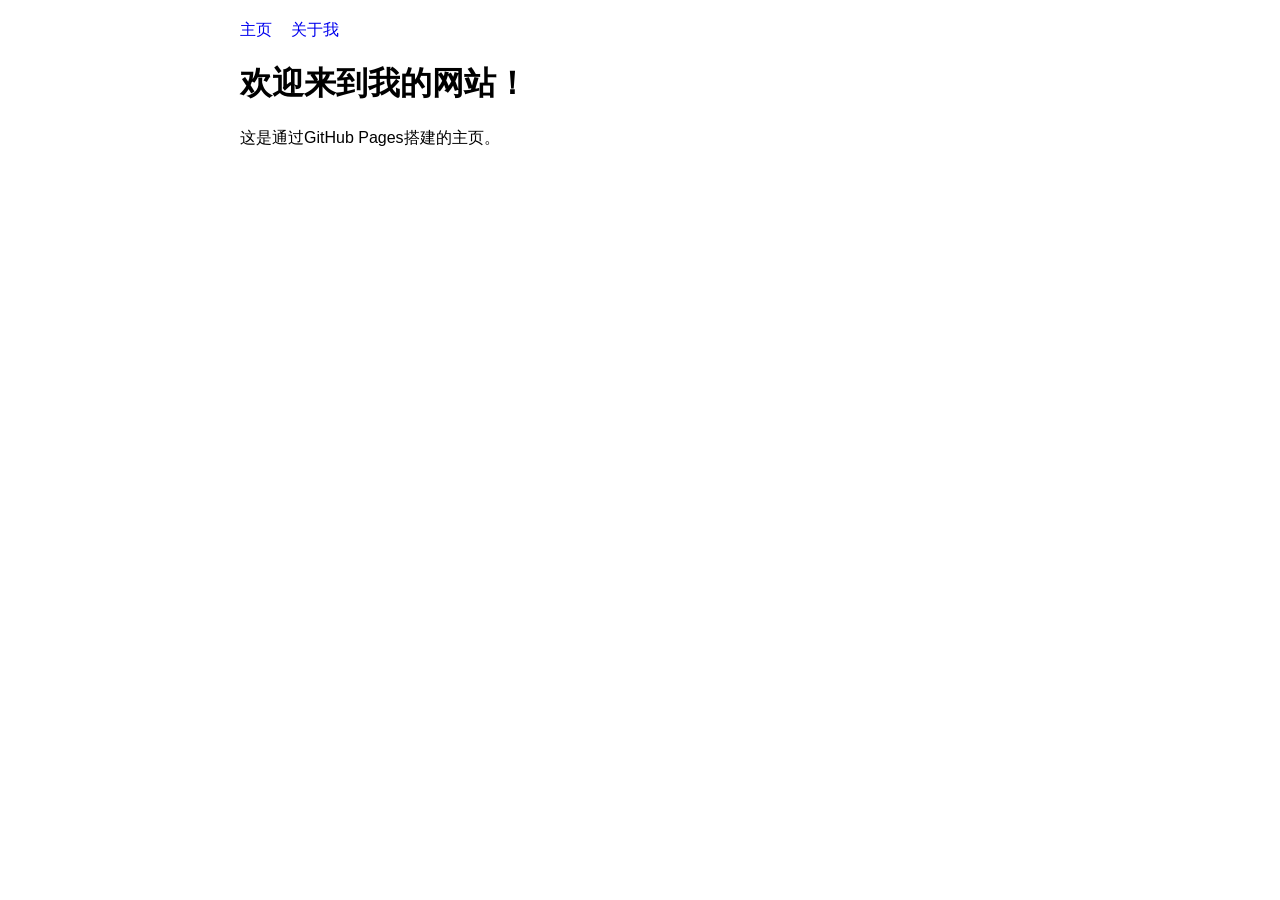
==== index.html @ 3e329ae3 "Create index.html" ====
<!DOCTYPE html>
<html>
<head>
    <title>我的个人主页</title>
    <style>
        body { font-family: sans-serif; max-width: 800px; margin: 0 auto; padding: 20px; }
        nav a { margin-right: 15px; text-decoration: none; }
    </style>
</head>
<body>
    <nav>
        <a href="/">主页</a>
        <a href="/about.html">关于我</a>
    </nav>
    <h1>欢迎来到我的网站！</h1>
    <p>这是通过GitHub Pages搭建的主页。</p>
</body>
</html>
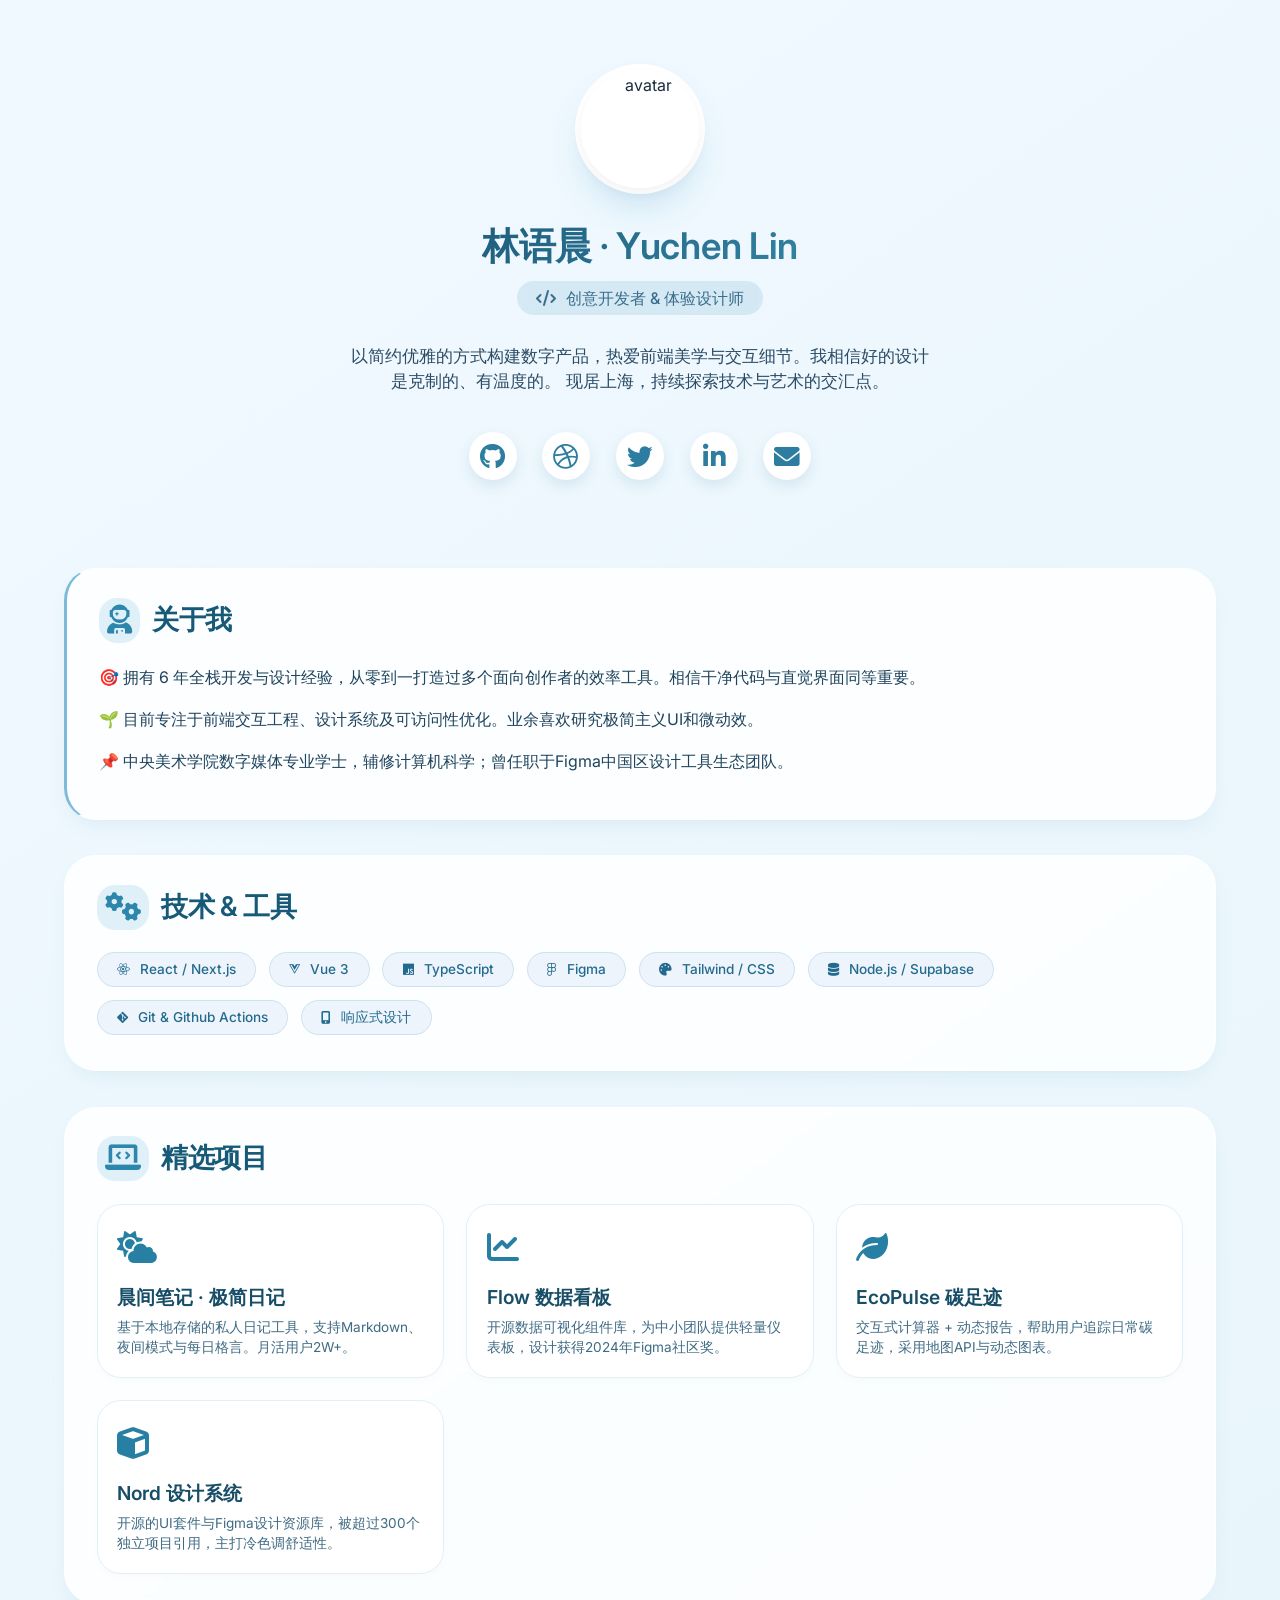
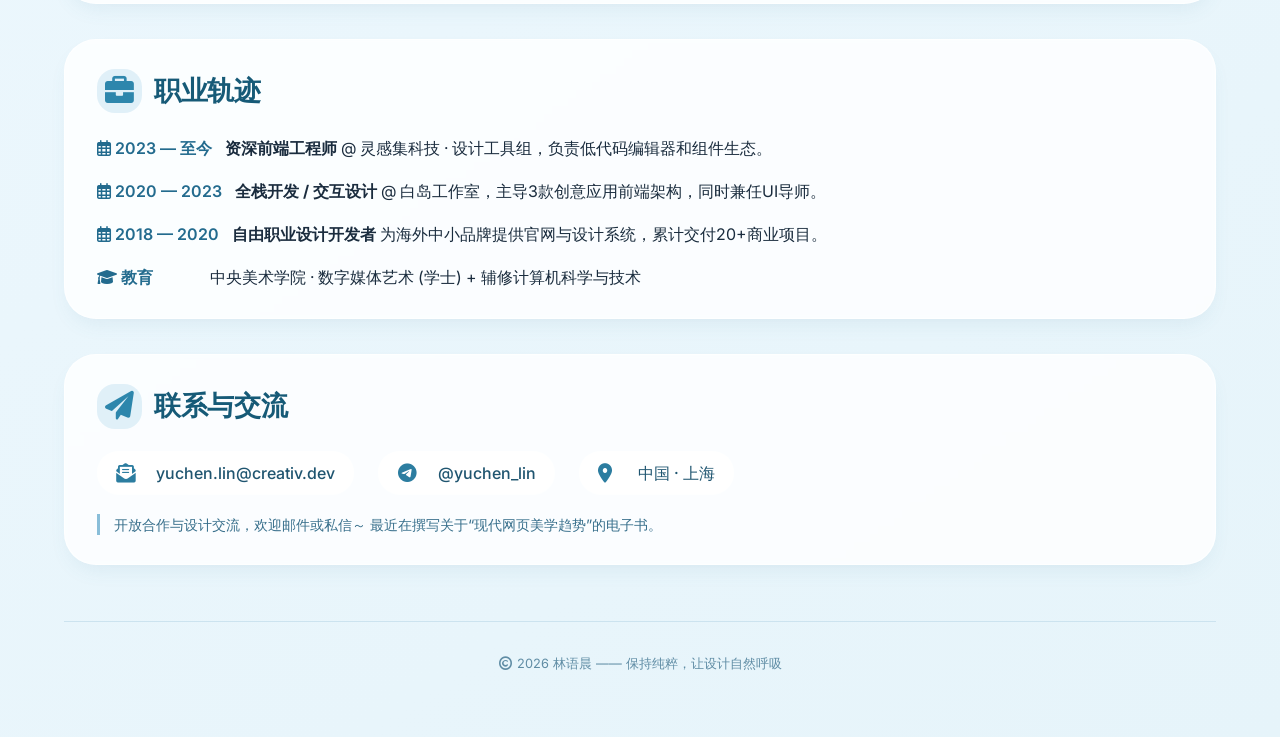
==== commit 21d77146: "Update index.html" ====
--- a/index.html
+++ b/index.html
@@ -1,18 +1,486 @@
 <!DOCTYPE html>
-<html>
+<html lang="zh-CN">
 <head>
-    <title>我的个人主页</title>
+    <meta charset="UTF-8">
+    <meta name="viewport" content="width=device-width, initial-scale=1.0, user-scalable=yes">
+    <title>林语晨 · 简约个人主页</title>
+    <link rel="preconnect" href="https://fonts.googleapis.com">
+    <link rel="preconnect" href="https://fonts.gstatic.com" crossorigin>
+    <link href="https://fonts.googleapis.com/css2?family=Inter:opsz,wght@14..32,300;14..32,400;14..32,500;14..32,600;14..32,700&display=swap" rel="stylesheet">
+    <link rel="stylesheet" href="https://cdnjs.cloudflare.com/ajax/libs/font-awesome/6.0.0-beta3/css/all.min.css">
     <style>
-        body { font-family: sans-serif; max-width: 800px; margin: 0 auto; padding: 20px; }
-        nav a { margin-right: 15px; text-decoration: none; }
+        * {
+            margin: 0;
+            padding: 0;
+            box-sizing: border-box;
+        }
+
+        body {
+            font-family: 'Inter', sans-serif;
+            background: linear-gradient(145deg, #f0f9ff 0%, #e6f4fa 100%);
+            color: #1a2c3e;
+            scroll-behavior: smooth;
+            line-height: 1.5;
+        }
+
+        /* 自定义滚动条 */
+        ::-webkit-scrollbar {
+            width: 8px;
+        }
+        ::-webkit-scrollbar-track {
+            background: #d9eaf5;
+            border-radius: 10px;
+        }
+        ::-webkit-scrollbar-thumb {
+            background: #7bb3c9;
+            border-radius: 10px;
+        }
+        ::-webkit-scrollbar-thumb:hover {
+            background: #5290b0;
+        }
+
+        .container {
+            max-width: 1200px;
+            margin: 0 auto;
+            padding: 2rem 1.5rem 4rem;
+        }
+
+        /* 头部区域 (头像 + 简介 + 图标) */
+        .hero {
+            display: flex;
+            flex-direction: column;
+            align-items: center;
+            text-align: center;
+            margin-bottom: 4rem;
+            padding: 2rem 0 1rem;
+        }
+
+        .avatar-frame {
+            width: 130px;
+            height: 130px;
+            background: white;
+            border-radius: 50%;
+            display: flex;
+            align-items: center;
+            justify-content: center;
+            box-shadow: 0 20px 35px -12px rgba(66, 153, 194, 0.25);
+            margin-bottom: 1.5rem;
+            transition: transform 0.25s ease;
+        }
+        .avatar-frame:hover {
+            transform: scale(1.02);
+        }
+        .avatar {
+            width: 118px;
+            height: 118px;
+            border-radius: 50%;
+            object-fit: cover;
+            border: 3px solid white;
+            box-shadow: 0 5px 12px rgba(0,0,0,0.05);
+        }
+
+        .hero h1 {
+            font-size: 2.3rem;
+            font-weight: 600;
+            letter-spacing: -0.3px;
+            background: linear-gradient(135deg, #1f5e7e, #3282a0);
+            background-clip: text;
+            -webkit-background-clip: text;
+            color: transparent;
+            margin-bottom: 0.5rem;
+        }
+
+        .hero-tag {
+            font-size: 1rem;
+            color: #3a6e8c;
+            background: rgba(115, 176, 204, 0.2);
+            backdrop-filter: blur(2px);
+            display: inline-block;
+            padding: 0.3rem 1.2rem;
+            border-radius: 40px;
+            font-weight: 500;
+            margin-bottom: 1rem;
+        }
+
+        .bio {
+            max-width: 580px;
+            font-size: 1.05rem;
+            color: #2c4b64;
+            margin: 0.8rem auto 1.2rem;
+            font-weight: 400;
+            line-height: 1.5;
+        }
+
+        /* 图标社交栏 */
+        .icon-links {
+            display: flex;
+            gap: 1.6rem;
+            justify-content: center;
+            margin: 1.2rem 0 0.5rem;
+            flex-wrap: wrap;
+        }
+        .icon-circle {
+            background: white;
+            width: 48px;
+            height: 48px;
+            display: inline-flex;
+            align-items: center;
+            justify-content: center;
+            border-radius: 50%;
+            font-size: 1.6rem;
+            color: #2c7da0;
+            box-shadow: 0 6px 14px rgba(48, 108, 142, 0.12);
+            transition: all 0.2s ease;
+            text-decoration: none;
+        }
+        .icon-circle:hover {
+            background: #d9effa;
+            color: #146b8f;
+            transform: translateY(-3px);
+            box-shadow: 0 12px 20px rgba(43, 113, 144, 0.2);
+        }
+
+        /* 滑动分块卡片布局 */
+        .sections-grid {
+            display: flex;
+            flex-direction: column;
+            gap: 2.2rem;
+        }
+
+        .card-block {
+            background: rgba(255, 255, 255, 0.82);
+            backdrop-filter: blur(2px);
+            border-radius: 2rem;
+            padding: 1.8rem 2rem;
+            box-shadow: 0 10px 22px -8px rgba(70, 130, 160, 0.12);
+            border: 1px solid rgba(255, 255, 255, 0.7);
+            transition: all 0.3s;
+            scroll-margin-top: 2rem;
+        }
+        .card-block:hover {
+            background: rgba(255, 255, 255, 0.92);
+            box-shadow: 0 20px 28px -12px rgba(52, 114, 142, 0.2);
+            border-color: #cae3ef;
+        }
+
+        .block-title {
+            display: flex;
+            align-items: center;
+            gap: 12px;
+            margin-bottom: 1.4rem;
+            font-size: 1.7rem;
+            font-weight: 600;
+            color: #165a77;
+            letter-spacing: -0.2px;
+        }
+        .block-title i {
+            font-size: 1.8rem;
+            color: #2d86ac;
+            background: #e0f0f8;
+            padding: 8px;
+            border-radius: 18px;
+        }
+
+        .about-text p {
+            margin-bottom: 1rem;
+            color: #1f445c;
+            font-size: 1rem;
+            line-height: 1.6;
+        }
+
+        /* 技能标签 / 工具列表 */
+        .skills-wrap {
+            display: flex;
+            flex-wrap: wrap;
+            gap: 0.8rem;
+            margin: 1.2rem 0 0.4rem;
+        }
+        .skill-tag {
+            background: #eef4fc;
+            padding: 0.4rem 1.2rem;
+            border-radius: 40px;
+            font-size: 0.85rem;
+            font-weight: 500;
+            color: #236b8e;
+            border: 1px solid #cbe2ef;
+            transition: all 0.2s;
+        }
+        .skill-tag i {
+            margin-right: 6px;
+            font-size: 0.8rem;
+        }
+
+        /* 作品展示网格 */
+        .project-grid {
+            display: grid;
+            grid-template-columns: repeat(auto-fill, minmax(260px, 1fr));
+            gap: 1.4rem;
+            margin-top: 0.5rem;
+        }
+        .project-item {
+            background: white;
+            border-radius: 1.5rem;
+            padding: 1.2rem 1.2rem;
+            transition: 0.2s;
+            box-shadow: 0 3px 10px rgba(0,0,0,0.02);
+            border: 1px solid #e2eff7;
+        }
+        .project-item:hover {
+            transform: translateY(-4px);
+            border-color: #b8d6e8;
+            box-shadow: 0 12px 20px -14px #87b9d1;
+        }
+        .project-icon {
+            font-size: 2rem;
+            color: #2780a3;
+            margin-bottom: 0.7rem;
+        }
+        .project-item h4 {
+            font-size: 1.2rem;
+            font-weight: 600;
+            margin-bottom: 0.3rem;
+            color: #174d67;
+        }
+        .project-item p {
+            font-size: 0.85rem;
+            color: #3f6b84;
+        }
+
+        /* 联系区块 */
+        .contact-line {
+            display: flex;
+            flex-wrap: wrap;
+            gap: 1.5rem;
+            margin-top: 0.8rem;
+        }
+        .contact-info {
+            display: flex;
+            align-items: center;
+            gap: 12px;
+            background: #ffffffba;
+            padding: 0.6rem 1.2rem;
+            border-radius: 60px;
+            backdrop-filter: blur(2px);
+        }
+        .contact-info i {
+            font-size: 1.2rem;
+            color: #2c7da0;
+            width: 28px;
+        }
+        .contact-info span {
+            font-weight: 500;
+            color: #1f5570;
+        }
+
+        /* 页脚 */
+        .footer-note {
+            margin-top: 3.5rem;
+            text-align: center;
+            font-size: 0.8rem;
+            color: #608da5;
+            border-top: 1px solid #cce3ef;
+            padding-top: 2rem;
+        }
+
+        @media (max-width: 680px) {
+            .container {
+                padding: 1.5rem 1.2rem 2.5rem;
+            }
+            .block-title {
+                font-size: 1.4rem;
+            }
+            .hero h1 {
+                font-size: 1.9rem;
+            }
+            .card-block {
+                padding: 1.4rem 1.2rem;
+            }
+            .contact-line {
+                flex-direction: column;
+                gap: 0.8rem;
+            }
+        }
+
+        /* 滑动动画辅助 (页面滚动时卡片稍微淡入效果，无需额外js) */
+        .card-block {
+            transition: transform 0.2s ease, background 0.2s, box-shadow 0.2s;
+        }
     </style>
 </head>
 <body>
-    <nav>
-        <a href="/">主页</a>
-        <a href="/about.html">关于我</a>
-    </nav>
-    <h1>欢迎来到我的网站！</h1>
-    <p>这是通过GitHub Pages搭建的主页。</p>
+<div class="container">
+    <!-- 头部区域：头像 + 个人简介 + 图标 -->
+    <div class="hero">
+        <div class="avatar-frame">
+            <img class="avatar" src="https://ui-avatars.com/api/?background=9bc8df&color=ffffff&rounded=true&bold=true&size=120&fontsize=0.55&name=林+语+晨&length=2" alt="avatar">
+        </div>
+        <h1>林语晨 · Yuchen Lin</h1>
+        <div class="hero-tag">
+            <i class="fas fa-code" style="margin-right: 6px;"></i> 创意开发者 & 体验设计师
+        </div>
+        <div class="bio">
+            以简约优雅的方式构建数字产品，热爱前端美学与交互细节。我相信好的设计是克制的、有温度的。
+            现居上海，持续探索技术与艺术的交汇点。
+        </div>
+        <!-- 图标社交栏 (FontAwesome) -->
+        <div class="icon-links">
+            <a href="#" class="icon-circle" aria-label="GitHub"><i class="fab fa-github"></i></a>
+            <a href="#" class="icon-circle" aria-label="Dribbble"><i class="fab fa-dribbble"></i></a>
+            <a href="#" class="icon-circle" aria-label="Twitter"><i class="fab fa-twitter"></i></a>
+            <a href="#" class="icon-circle" aria-label="LinkedIn"><i class="fab fa-linkedin-in"></i></a>
+            <a href="#" class="icon-circle" aria-label="Email"><i class="fas fa-envelope"></i></a>
+        </div>
+    </div>
+
+    <!-- 滑动分块：每个卡片为独立内容区块 -->
+    <div class="sections-grid">
+        <!-- 关于我 -->
+        <div class="card-block" id="about">
+            <div class="block-title">
+                <i class="fas fa-user-astronaut"></i>
+                <span>关于我</span>
+            </div>
+            <div class="about-text">
+                <p>🎯 拥有 6 年全栈开发与设计经验，从零到一打造过多个面向创作者的效率工具。相信干净代码与直觉界面同等重要。</p>
+                <p>🌱 目前专注于前端交互工程、设计系统及可访问性优化。业余喜欢研究极简主义UI和微动效。</p>
+                <p>📌 中央美术学院数字媒体专业学士，辅修计算机科学；曾任职于Figma中国区设计工具生态团队。</p>
+            </div>
+        </div>
+
+        <!-- 专业技能 + 工具栈 -->
+        <div class="card-block" id="skills">
+            <div class="block-title">
+                <i class="fas fa-cogs"></i>
+                <span>技术 & 工具</span>
+            </div>
+            <div class="skills-wrap">
+                <span class="skill-tag"><i class="fab fa-react"></i> React / Next.js</span>
+                <span class="skill-tag"><i class="fab fa-vuejs"></i> Vue 3</span>
+                <span class="skill-tag"><i class="fab fa-js"></i> TypeScript</span>
+                <span class="skill-tag"><i class="fab fa-figma"></i> Figma</span>
+                <span class="skill-tag"><i class="fas fa-palette"></i> Tailwind / CSS</span>
+                <span class="skill-tag"><i class="fas fa-database"></i> Node.js / Supabase</span>
+                <span class="skill-tag"><i class="fab fa-git-alt"></i> Git & Github Actions</span>
+                <span class="skill-tag"><i class="fas fa-mobile-alt"></i> 响应式设计</span>
+            </div>
+        </div>
+
+        <!-- 精选项目 (作品) -->
+        <div class="card-block" id="projects">
+            <div class="block-title">
+                <i class="fas fa-laptop-code"></i>
+                <span>精选项目</span>
+            </div>
+            <div class="project-grid">
+                <div class="project-item">
+                    <div class="project-icon"><i class="fas fa-cloud-sun"></i></div>
+                    <h4>晨间笔记 · 极简日记</h4>
+                    <p>基于本地存储的私人日记工具，支持Markdown、夜间模式与每日格言。月活用户2W+。</p>
+                </div>
+                <div class="project-item">
+                    <div class="project-icon"><i class="fas fa-chart-line"></i></div>
+                    <h4>Flow 数据看板</h4>
+                    <p>开源数据可视化组件库，为中小团队提供轻量仪表板，设计获得2024年Figma社区奖。</p>
+                </div>
+                <div class="project-item">
+                    <div class="project-icon"><i class="fas fa-leaf"></i></div>
+                    <h4>EcoPulse 碳足迹</h4>
+                    <p>交互式计算器 + 动态报告，帮助用户追踪日常碳足迹，采用地图API与动态图表。</p>
+                </div>
+                <div class="project-item">
+                    <div class="project-icon"><i class="fas fa-cube"></i></div>
+                    <h4>Nord 设计系统</h4>
+                    <p>开源的UI套件与Figma设计资源库，被超过300个独立项目引用，主打冷色调舒适性。</p>
+                </div>
+            </div>
+        </div>
+
+        <!-- 经历 & 里程碑 -->
+        <div class="card-block" id="timeline">
+            <div class="block-title">
+                <i class="fas fa-briefcase"></i>
+                <span>职业轨迹</span>
+            </div>
+            <div style="display: flex; flex-direction: column; gap: 1.2rem;">
+                <div style="display: flex; gap: 0.8rem; align-items: baseline; flex-wrap: wrap;">
+                    <span style="font-weight: 600; min-width: 100px; color: #236b8e;"><i class="far fa-calendar-alt"></i> 2023 — 至今</span>
+                    <span><strong>资深前端工程师</strong> @ 灵感集科技 · 设计工具组，负责低代码编辑器和组件生态。</span>
+                </div>
+                <div style="display: flex; gap: 0.8rem; align-items: baseline; flex-wrap: wrap;">
+                    <span style="font-weight: 600; min-width: 100px; color: #236b8e;"><i class="far fa-calendar-alt"></i> 2020 — 2023</span>
+                    <span><strong>全栈开发 / 交互设计</strong> @ 白岛工作室，主导3款创意应用前端架构，同时兼任UI导师。</span>
+                </div>
+                <div style="display: flex; gap: 0.8rem; align-items: baseline; flex-wrap: wrap;">
+                    <span style="font-weight: 600; min-width: 100px; color: #236b8e;"><i class="far fa-calendar-alt"></i> 2018 — 2020</span>
+                    <span><strong>自由职业设计开发者</strong> 为海外中小品牌提供官网与设计系统，累计交付20+商业项目。</span>
+                </div>
+                <div style="display: flex; gap: 0.8rem; align-items: baseline; flex-wrap: wrap;">
+                    <span style="font-weight: 600; min-width: 100px; color: #236b8e;"><i class="fas fa-graduation-cap"></i> 教育</span>
+                    <span>中央美术学院 · 数字媒体艺术 (学士) + 辅修计算机科学与技术</span>
+                </div>
+            </div>
+        </div>
+
+        <!-- 联系 + 小寄语 -->
+        <div class="card-block" id="contact">
+            <div class="block-title">
+                <i class="fas fa-paper-plane"></i>
+                <span>联系与交流</span>
+            </div>
+            <div class="contact-line">
+                <div class="contact-info"><i class="fas fa-envelope-open-text"></i><span>yuchen.lin@creativ.dev</span></div>
+                <div class="contact-info"><i class="fab fa-telegram-plane"></i><span>@yuchen_lin</span></div>
+                <div class="contact-info"><i class="fas fa-map-marker-alt"></i><span>中国 · 上海</span></div>
+            </div>
+            <p style="margin-top: 1.2rem; font-size: 0.9rem; color: #386f8c; border-left: 3px solid #89bed9; padding-left: 14px;">
+                开放合作与设计交流，欢迎邮件或私信～ 最近在撰写关于“现代网页美学趋势”的电子书。
+            </p>
+        </div>
+    </div>
+    <div class="footer-note">
+        <i class="far fa-copyright"></i> 2026 林语晨 —— 保持纯粹，让设计自然呼吸
+    </div>
+</div>
+
+<!-- 添加一个非常轻量的平滑滚动增强 (确保滑动时锚点柔和, 同时增强分块体验) 无额外注释 -->
+<script>
+    (function() {
+        // 仅为增强点击平滑滚动以及内部卡片滑动感知，不添加任何外部注释风格代码块
+        const allLinks = document.querySelectorAll('a[href^="#"]');
+        allLinks.forEach(link => {
+            link.addEventListener('click', function(e) {
+                const hash = this.getAttribute('href');
+                if (hash === "#" || hash === "") return;
+                const target = document.querySelector(hash);
+                if (target) {
+                    e.preventDefault();
+                    target.scrollIntoView({
+                        behavior: 'smooth',
+                        block: 'start'
+                    });
+                    history.pushState(null, null, hash);
+                }
+            });
+        });
+        // 增加一点点视觉效果: 滚动时轻微给可见卡片加微光 (纯装饰，保持简单)
+        const cards = document.querySelectorAll('.card-block');
+        if (cards.length) {
+            const observer = new IntersectionObserver((entries) => {
+                entries.forEach(entry => {
+                    if (entry.isIntersecting) {
+                        entry.target.style.transition = 'all 0.2s ease-out';
+                        entry.target.style.borderLeft = '3px solid #7bbbd9';
+                        setTimeout(() => {
+                            if (entry.target) entry.target.style.borderLeft = '';
+                        }, 500);
+                    } else {
+                        if (entry.target) entry.target.style.borderLeft = '';
+                    }
+                });
+            }, { threshold: 0.3 });
+            cards.forEach(card => observer.observe(card));
+        }
+    })();
+</script>
 </body>
 </html>
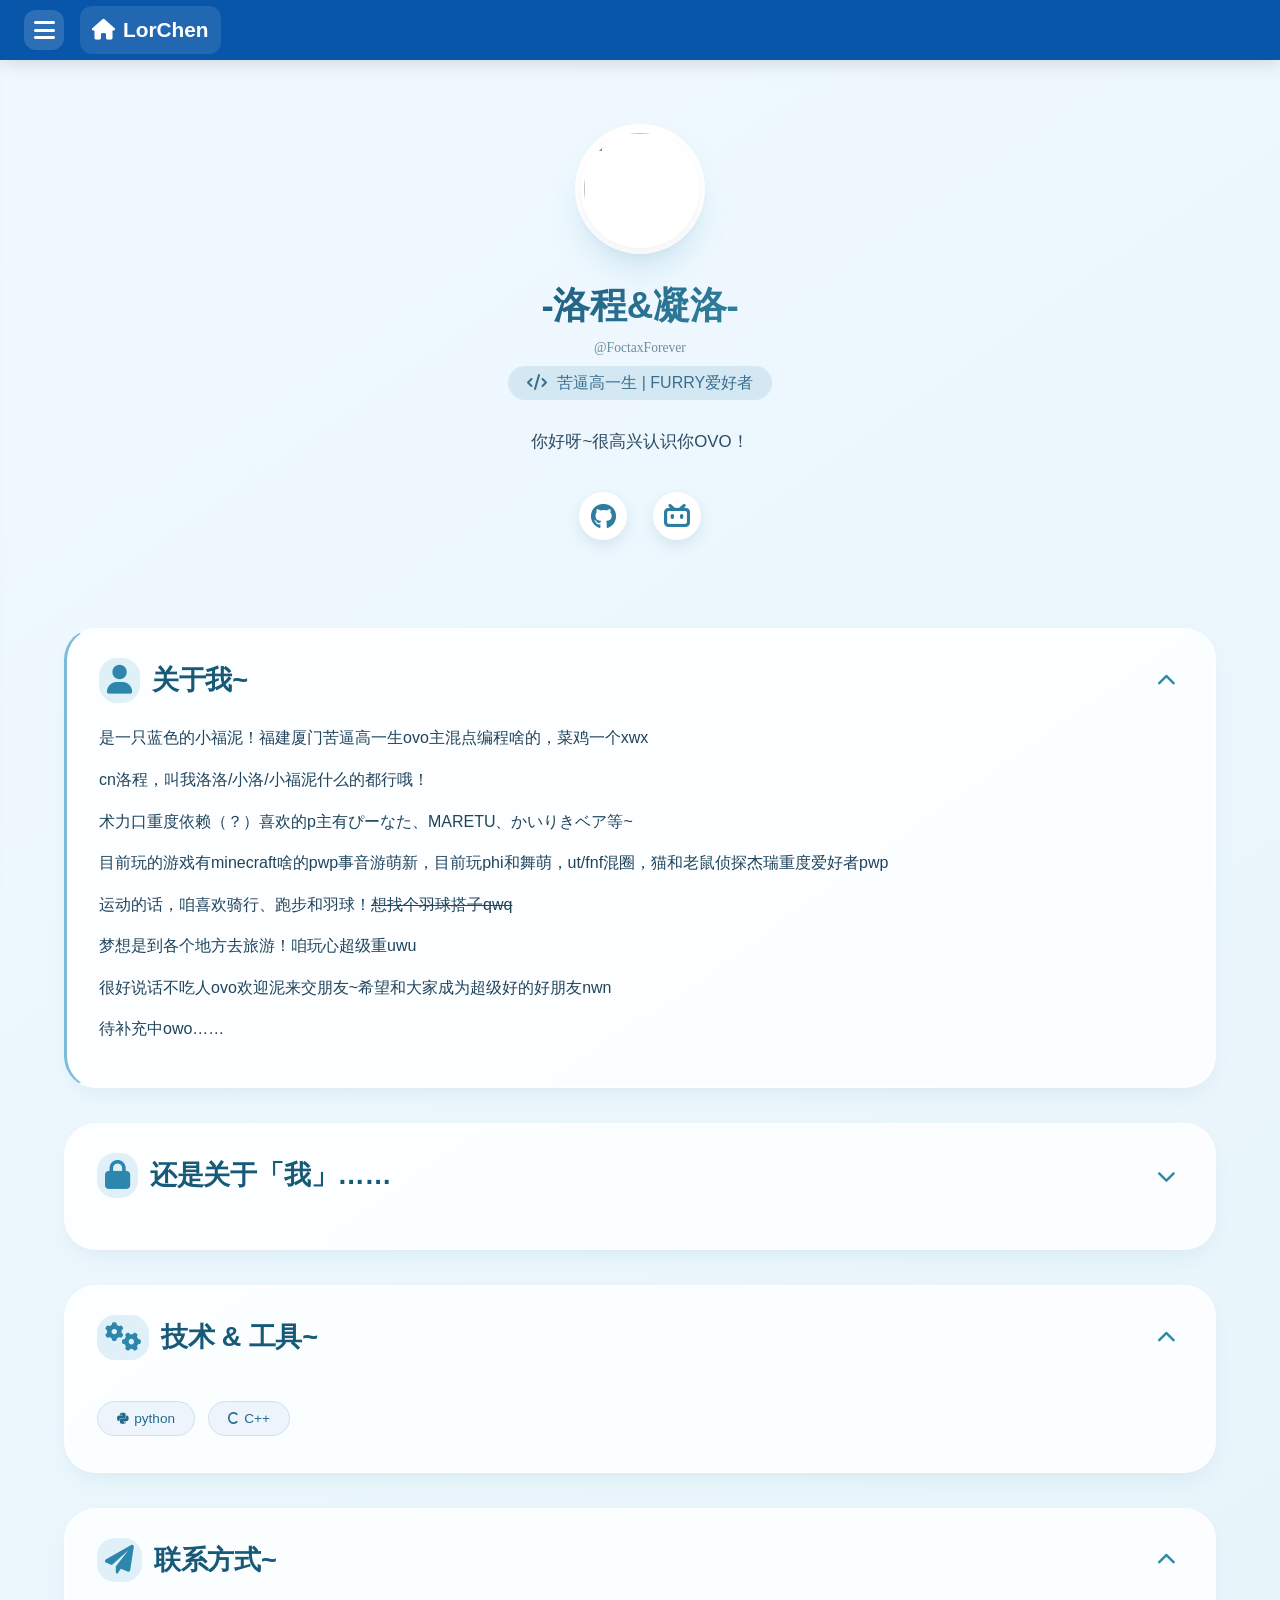
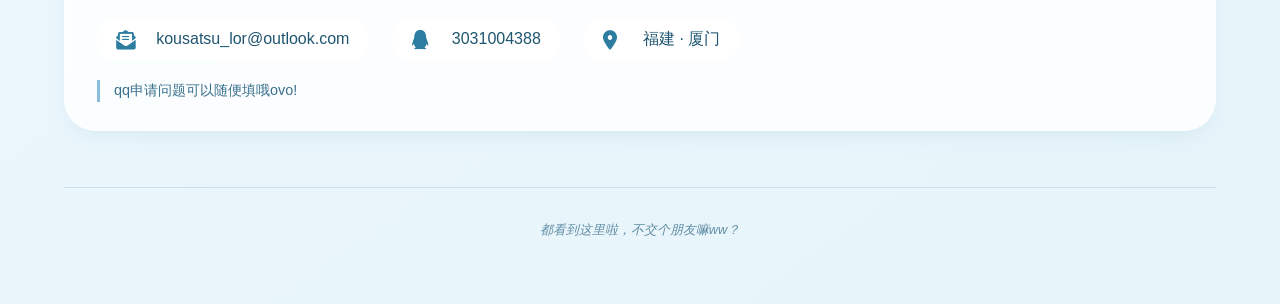
==== commit 68c547b7: "Add index.html" ====
--- a/index.html
+++ b/index.html
@@ -1,486 +1,1129 @@
-<!DOCTYPE html>
-<html lang="zh-CN">
-<head>
-    <meta charset="UTF-8">
-    <meta name="viewport" content="width=device-width, initial-scale=1.0, user-scalable=yes">
-    <title>林语晨 · 简约个人主页</title>
-    <link rel="preconnect" href="https://fonts.googleapis.com">
-    <link rel="preconnect" href="https://fonts.gstatic.com" crossorigin>
-    <link href="https://fonts.googleapis.com/css2?family=Inter:opsz,wght@14..32,300;14..32,400;14..32,500;14..32,600;14..32,700&display=swap" rel="stylesheet">
-    <link rel="stylesheet" href="https://cdnjs.cloudflare.com/ajax/libs/font-awesome/6.0.0-beta3/css/all.min.css">
-    <style>
-        * {
-            margin: 0;
-            padding: 0;
-            box-sizing: border-box;
-        }
-
-        body {
-            font-family: 'Inter', sans-serif;
-            background: linear-gradient(145deg, #f0f9ff 0%, #e6f4fa 100%);
-            color: #1a2c3e;
-            scroll-behavior: smooth;
-            line-height: 1.5;
-        }
-
-        /* 自定义滚动条 */
-        ::-webkit-scrollbar {
-            width: 8px;
-        }
-        ::-webkit-scrollbar-track {
-            background: #d9eaf5;
-            border-radius: 10px;
-        }
-        ::-webkit-scrollbar-thumb {
-            background: #7bb3c9;
-            border-radius: 10px;
-        }
-        ::-webkit-scrollbar-thumb:hover {
-            background: #5290b0;
-        }
-
-        .container {
-            max-width: 1200px;
-            margin: 0 auto;
-            padding: 2rem 1.5rem 4rem;
-        }
-
-        /* 头部区域 (头像 + 简介 + 图标) */
-        .hero {
-            display: flex;
-            flex-direction: column;
-            align-items: center;
-            text-align: center;
-            margin-bottom: 4rem;
-            padding: 2rem 0 1rem;
-        }
-
-        .avatar-frame {
-            width: 130px;
-            height: 130px;
-            background: white;
-            border-radius: 50%;
-            display: flex;
-            align-items: center;
-            justify-content: center;
-            box-shadow: 0 20px 35px -12px rgba(66, 153, 194, 0.25);
-            margin-bottom: 1.5rem;
-            transition: transform 0.25s ease;
-        }
-        .avatar-frame:hover {
-            transform: scale(1.02);
-        }
-        .avatar {
-            width: 118px;
-            height: 118px;
-            border-radius: 50%;
-            object-fit: cover;
-            border: 3px solid white;
-            box-shadow: 0 5px 12px rgba(0,0,0,0.05);
-        }
-
-        .hero h1 {
-            font-size: 2.3rem;
-            font-weight: 600;
-            letter-spacing: -0.3px;
-            background: linear-gradient(135deg, #1f5e7e, #3282a0);
-            background-clip: text;
-            -webkit-background-clip: text;
-            color: transparent;
-            margin-bottom: 0.5rem;
-        }
-
-        .hero-tag {
-            font-size: 1rem;
-            color: #3a6e8c;
-            background: rgba(115, 176, 204, 0.2);
-            backdrop-filter: blur(2px);
-            display: inline-block;
-            padding: 0.3rem 1.2rem;
-            border-radius: 40px;
-            font-weight: 500;
-            margin-bottom: 1rem;
-        }
-
-        .bio {
-            max-width: 580px;
-            font-size: 1.05rem;
-            color: #2c4b64;
-            margin: 0.8rem auto 1.2rem;
-            font-weight: 400;
-            line-height: 1.5;
-        }
-
-        /* 图标社交栏 */
-        .icon-links {
-            display: flex;
-            gap: 1.6rem;
-            justify-content: center;
-            margin: 1.2rem 0 0.5rem;
-            flex-wrap: wrap;
-        }
-        .icon-circle {
-            background: white;
-            width: 48px;
-            height: 48px;
-            display: inline-flex;
-            align-items: center;
-            justify-content: center;
-            border-radius: 50%;
-            font-size: 1.6rem;
-            color: #2c7da0;
-            box-shadow: 0 6px 14px rgba(48, 108, 142, 0.12);
-            transition: all 0.2s ease;
-            text-decoration: none;
-        }
-        .icon-circle:hover {
-            background: #d9effa;
-            color: #146b8f;
-            transform: translateY(-3px);
-            box-shadow: 0 12px 20px rgba(43, 113, 144, 0.2);
-        }
-
-        /* 滑动分块卡片布局 */
-        .sections-grid {
-            display: flex;
-            flex-direction: column;
-            gap: 2.2rem;
-        }
-
-        .card-block {
-            background: rgba(255, 255, 255, 0.82);
-            backdrop-filter: blur(2px);
-            border-radius: 2rem;
-            padding: 1.8rem 2rem;
-            box-shadow: 0 10px 22px -8px rgba(70, 130, 160, 0.12);
-            border: 1px solid rgba(255, 255, 255, 0.7);
-            transition: all 0.3s;
-            scroll-margin-top: 2rem;
-        }
-        .card-block:hover {
-            background: rgba(255, 255, 255, 0.92);
-            box-shadow: 0 20px 28px -12px rgba(52, 114, 142, 0.2);
-            border-color: #cae3ef;
-        }
-
-        .block-title {
-            display: flex;
-            align-items: center;
-            gap: 12px;
-            margin-bottom: 1.4rem;
-            font-size: 1.7rem;
-            font-weight: 600;
-            color: #165a77;
-            letter-spacing: -0.2px;
-        }
-        .block-title i {
-            font-size: 1.8rem;
-            color: #2d86ac;
-            background: #e0f0f8;
-            padding: 8px;
-            border-radius: 18px;
-        }
-
-        .about-text p {
-            margin-bottom: 1rem;
-            color: #1f445c;
-            font-size: 1rem;
-            line-height: 1.6;
-        }
-
-        /* 技能标签 / 工具列表 */
-        .skills-wrap {
-            display: flex;
-            flex-wrap: wrap;
-            gap: 0.8rem;
-            margin: 1.2rem 0 0.4rem;
-        }
-        .skill-tag {
-            background: #eef4fc;
-            padding: 0.4rem 1.2rem;
-            border-radius: 40px;
-            font-size: 0.85rem;
-            font-weight: 500;
-            color: #236b8e;
-            border: 1px solid #cbe2ef;
-            transition: all 0.2s;
-        }
-        .skill-tag i {
-            margin-right: 6px;
-            font-size: 0.8rem;
-        }
-
-        /* 作品展示网格 */
-        .project-grid {
-            display: grid;
-            grid-template-columns: repeat(auto-fill, minmax(260px, 1fr));
-            gap: 1.4rem;
-            margin-top: 0.5rem;
-        }
-        .project-item {
-            background: white;
-            border-radius: 1.5rem;
-            padding: 1.2rem 1.2rem;
-            transition: 0.2s;
-            box-shadow: 0 3px 10px rgba(0,0,0,0.02);
-            border: 1px solid #e2eff7;
-        }
-        .project-item:hover {
-            transform: translateY(-4px);
-            border-color: #b8d6e8;
-            box-shadow: 0 12px 20px -14px #87b9d1;
-        }
-        .project-icon {
-            font-size: 2rem;
-            color: #2780a3;
-            margin-bottom: 0.7rem;
-        }
-        .project-item h4 {
-            font-size: 1.2rem;
-            font-weight: 600;
-            margin-bottom: 0.3rem;
-            color: #174d67;
-        }
-        .project-item p {
-            font-size: 0.85rem;
-            color: #3f6b84;
-        }
-
-        /* 联系区块 */
-        .contact-line {
-            display: flex;
-            flex-wrap: wrap;
-            gap: 1.5rem;
-            margin-top: 0.8rem;
-        }
-        .contact-info {
-            display: flex;
-            align-items: center;
-            gap: 12px;
-            background: #ffffffba;
-            padding: 0.6rem 1.2rem;
-            border-radius: 60px;
-            backdrop-filter: blur(2px);
-        }
-        .contact-info i {
-            font-size: 1.2rem;
-            color: #2c7da0;
-            width: 28px;
-        }
-        .contact-info span {
-            font-weight: 500;
-            color: #1f5570;
-        }
-
-        /* 页脚 */
-        .footer-note {
-            margin-top: 3.5rem;
-            text-align: center;
-            font-size: 0.8rem;
-            color: #608da5;
-            border-top: 1px solid #cce3ef;
-            padding-top: 2rem;
-        }
-
-        @media (max-width: 680px) {
-            .container {
-                padding: 1.5rem 1.2rem 2.5rem;
-            }
-            .block-title {
-                font-size: 1.4rem;
-            }
-            .hero h1 {
-                font-size: 1.9rem;
-            }
-            .card-block {
-                padding: 1.4rem 1.2rem;
-            }
-            .contact-line {
-                flex-direction: column;
-                gap: 0.8rem;
-            }
-        }
-
-        /* 滑动动画辅助 (页面滚动时卡片稍微淡入效果，无需额外js) */
-        .card-block {
-            transition: transform 0.2s ease, background 0.2s, box-shadow 0.2s;
-        }
-    </style>
-</head>
-<body>
-<div class="container">
-    <!-- 头部区域：头像 + 个人简介 + 图标 -->
-    <div class="hero">
-        <div class="avatar-frame">
-            <img class="avatar" src="https://ui-avatars.com/api/?background=9bc8df&color=ffffff&rounded=true&bold=true&size=120&fontsize=0.55&name=林+语+晨&length=2" alt="avatar">
-        </div>
-        <h1>林语晨 · Yuchen Lin</h1>
-        <div class="hero-tag">
-            <i class="fas fa-code" style="margin-right: 6px;"></i> 创意开发者 & 体验设计师
-        </div>
-        <div class="bio">
-            以简约优雅的方式构建数字产品，热爱前端美学与交互细节。我相信好的设计是克制的、有温度的。
-            现居上海，持续探索技术与艺术的交汇点。
-        </div>
-        <!-- 图标社交栏 (FontAwesome) -->
-        <div class="icon-links">
-            <a href="#" class="icon-circle" aria-label="GitHub"><i class="fab fa-github"></i></a>
-            <a href="#" class="icon-circle" aria-label="Dribbble"><i class="fab fa-dribbble"></i></a>
-            <a href="#" class="icon-circle" aria-label="Twitter"><i class="fab fa-twitter"></i></a>
-            <a href="#" class="icon-circle" aria-label="LinkedIn"><i class="fab fa-linkedin-in"></i></a>
-            <a href="#" class="icon-circle" aria-label="Email"><i class="fas fa-envelope"></i></a>
-        </div>
-    </div>
-
-    <!-- 滑动分块：每个卡片为独立内容区块 -->
-    <div class="sections-grid">
-        <!-- 关于我 -->
-        <div class="card-block" id="about">
-            <div class="block-title">
-                <i class="fas fa-user-astronaut"></i>
-                <span>关于我</span>
-            </div>
-            <div class="about-text">
-                <p>🎯 拥有 6 年全栈开发与设计经验，从零到一打造过多个面向创作者的效率工具。相信干净代码与直觉界面同等重要。</p>
-                <p>🌱 目前专注于前端交互工程、设计系统及可访问性优化。业余喜欢研究极简主义UI和微动效。</p>
-                <p>📌 中央美术学院数字媒体专业学士，辅修计算机科学；曾任职于Figma中国区设计工具生态团队。</p>
-            </div>
-        </div>
-
-        <!-- 专业技能 + 工具栈 -->
-        <div class="card-block" id="skills">
-            <div class="block-title">
-                <i class="fas fa-cogs"></i>
-                <span>技术 & 工具</span>
-            </div>
-            <div class="skills-wrap">
-                <span class="skill-tag"><i class="fab fa-react"></i> React / Next.js</span>
-                <span class="skill-tag"><i class="fab fa-vuejs"></i> Vue 3</span>
-                <span class="skill-tag"><i class="fab fa-js"></i> TypeScript</span>
-                <span class="skill-tag"><i class="fab fa-figma"></i> Figma</span>
-                <span class="skill-tag"><i class="fas fa-palette"></i> Tailwind / CSS</span>
-                <span class="skill-tag"><i class="fas fa-database"></i> Node.js / Supabase</span>
-                <span class="skill-tag"><i class="fab fa-git-alt"></i> Git & Github Actions</span>
-                <span class="skill-tag"><i class="fas fa-mobile-alt"></i> 响应式设计</span>
-            </div>
-        </div>
-
-        <!-- 精选项目 (作品) -->
-        <div class="card-block" id="projects">
-            <div class="block-title">
-                <i class="fas fa-laptop-code"></i>
-                <span>精选项目</span>
-            </div>
-            <div class="project-grid">
-                <div class="project-item">
-                    <div class="project-icon"><i class="fas fa-cloud-sun"></i></div>
-                    <h4>晨间笔记 · 极简日记</h4>
-                    <p>基于本地存储的私人日记工具，支持Markdown、夜间模式与每日格言。月活用户2W+。</p>
-                </div>
-                <div class="project-item">
-                    <div class="project-icon"><i class="fas fa-chart-line"></i></div>
-                    <h4>Flow 数据看板</h4>
-                    <p>开源数据可视化组件库，为中小团队提供轻量仪表板，设计获得2024年Figma社区奖。</p>
-                </div>
-                <div class="project-item">
-                    <div class="project-icon"><i class="fas fa-leaf"></i></div>
-                    <h4>EcoPulse 碳足迹</h4>
-                    <p>交互式计算器 + 动态报告，帮助用户追踪日常碳足迹，采用地图API与动态图表。</p>
-                </div>
-                <div class="project-item">
-                    <div class="project-icon"><i class="fas fa-cube"></i></div>
-                    <h4>Nord 设计系统</h4>
-                    <p>开源的UI套件与Figma设计资源库，被超过300个独立项目引用，主打冷色调舒适性。</p>
-                </div>
-            </div>
-        </div>
-
-        <!-- 经历 & 里程碑 -->
-        <div class="card-block" id="timeline">
-            <div class="block-title">
-                <i class="fas fa-briefcase"></i>
-                <span>职业轨迹</span>
-            </div>
-            <div style="display: flex; flex-direction: column; gap: 1.2rem;">
-                <div style="display: flex; gap: 0.8rem; align-items: baseline; flex-wrap: wrap;">
-                    <span style="font-weight: 600; min-width: 100px; color: #236b8e;"><i class="far fa-calendar-alt"></i> 2023 — 至今</span>
-                    <span><strong>资深前端工程师</strong> @ 灵感集科技 · 设计工具组，负责低代码编辑器和组件生态。</span>
-                </div>
-                <div style="display: flex; gap: 0.8rem; align-items: baseline; flex-wrap: wrap;">
-                    <span style="font-weight: 600; min-width: 100px; color: #236b8e;"><i class="far fa-calendar-alt"></i> 2020 — 2023</span>
-                    <span><strong>全栈开发 / 交互设计</strong> @ 白岛工作室，主导3款创意应用前端架构，同时兼任UI导师。</span>
-                </div>
-                <div style="display: flex; gap: 0.8rem; align-items: baseline; flex-wrap: wrap;">
-                    <span style="font-weight: 600; min-width: 100px; color: #236b8e;"><i class="far fa-calendar-alt"></i> 2018 — 2020</span>
-                    <span><strong>自由职业设计开发者</strong> 为海外中小品牌提供官网与设计系统，累计交付20+商业项目。</span>
-                </div>
-                <div style="display: flex; gap: 0.8rem; align-items: baseline; flex-wrap: wrap;">
-                    <span style="font-weight: 600; min-width: 100px; color: #236b8e;"><i class="fas fa-graduation-cap"></i> 教育</span>
-                    <span>中央美术学院 · 数字媒体艺术 (学士) + 辅修计算机科学与技术</span>
-                </div>
-            </div>
-        </div>
-
-        <!-- 联系 + 小寄语 -->
-        <div class="card-block" id="contact">
-            <div class="block-title">
-                <i class="fas fa-paper-plane"></i>
-                <span>联系与交流</span>
-            </div>
-            <div class="contact-line">
-                <div class="contact-info"><i class="fas fa-envelope-open-text"></i><span>yuchen.lin@creativ.dev</span></div>
-                <div class="contact-info"><i class="fab fa-telegram-plane"></i><span>@yuchen_lin</span></div>
-                <div class="contact-info"><i class="fas fa-map-marker-alt"></i><span>中国 · 上海</span></div>
-            </div>
-            <p style="margin-top: 1.2rem; font-size: 0.9rem; color: #386f8c; border-left: 3px solid #89bed9; padding-left: 14px;">
-                开放合作与设计交流，欢迎邮件或私信～ 最近在撰写关于“现代网页美学趋势”的电子书。
-            </p>
-        </div>
-    </div>
-    <div class="footer-note">
-        <i class="far fa-copyright"></i> 2026 林语晨 —— 保持纯粹，让设计自然呼吸
-    </div>
-</div>
-
-<!-- 添加一个非常轻量的平滑滚动增强 (确保滑动时锚点柔和, 同时增强分块体验) 无额外注释 -->
-<script>
-    (function() {
-        // 仅为增强点击平滑滚动以及内部卡片滑动感知，不添加任何外部注释风格代码块
-        const allLinks = document.querySelectorAll('a[href^="#"]');
-        allLinks.forEach(link => {
-            link.addEventListener('click', function(e) {
-                const hash = this.getAttribute('href');
-                if (hash === "#" || hash === "") return;
-                const target = document.querySelector(hash);
-                if (target) {
-                    e.preventDefault();
-                    target.scrollIntoView({
-                        behavior: 'smooth',
-                        block: 'start'
-                    });
-                    history.pushState(null, null, hash);
-                }
-            });
-        });
-        // 增加一点点视觉效果: 滚动时轻微给可见卡片加微光 (纯装饰，保持简单)
-        const cards = document.querySelectorAll('.card-block');
-        if (cards.length) {
-            const observer = new IntersectionObserver((entries) => {
-                entries.forEach(entry => {
-                    if (entry.isIntersecting) {
-                        entry.target.style.transition = 'all 0.2s ease-out';
-                        entry.target.style.borderLeft = '3px solid #7bbbd9';
-                        setTimeout(() => {
-                            if (entry.target) entry.target.style.borderLeft = '';
-                        }, 500);
-                    } else {
-                        if (entry.target) entry.target.style.borderLeft = '';
-                    }
-                });
-            }, { threshold: 0.3 });
-            cards.forEach(card => observer.observe(card));
-        }
-    })();
-</script>
-</body>
-</html>
+<!DOCTYPE html>
+<html lang="zh-CN">
+<head>
+    <meta charset="UTF-8">
+    <meta name="viewport" content="width=device-width, initial-scale=1.0, user-scalable=yes">
+    <title>欢迎 - Foctax</title>
+    <link rel="preconnect" href="https://fonts.googleapis.com">
+    <link rel="preconnect" href="https://fonts.gstatic.com" crossorigin>
+    <link href="https://fonts.googleapis.com/css2?family=Inter:opsz,wght@14..32,300;14..32,400;14..32,500;14..32,600;14..32,700&display=swap" rel="stylesheet">
+    <link rel="stylesheet" href="https://cdnjs.cloudflare.com/ajax/libs/font-awesome/6.0.0-beta3/css/all.min.css">
+    <style>
+        * {
+            margin: 0;
+            padding: 0;
+            box-sizing: border-box;
+        }
+
+        body {
+            font-family: 'Consolas', 'Comic Neue', '圆体', 'Yuanti SC', 'YouYuan', 'Microsoft YaHei', cursive, sans-serif;
+            background: linear-gradient(145deg, #f0f9ff 0%, #e6f4fa 100%);
+            color: #1a2c3e;
+            scroll-behavior: smooth;
+            line-height: 1.5;
+            padding-top: 60px;
+        }
+
+        .navbar {
+            position: fixed;
+            top: 0;
+            left: 0;
+            right: 0;
+            height: 60px;
+            background: #0856a9;
+            backdrop-filter: blur(10px);
+            display: flex;
+            align-items: center;
+            padding: 0 24px;
+            z-index: 1000;
+            box-shadow: 0 2px 20px rgba(0, 0, 0, 0.15);
+        }
+
+        .menu-btn {
+            background: rgba(255, 255, 255, 0.15);
+            border: none;
+            color: white;
+            font-size: 1.5rem;
+            width: 40px;
+            height: 40px;
+            border-radius: 12px;
+            cursor: pointer;
+            display: flex;
+            align-items: center;
+            justify-content: center;
+            transition: all 0.2s ease;
+        }
+
+        .menu-btn:hover {
+            background: rgba(255, 255, 255, 0.3);
+            transform: scale(1.02);
+        }
+
+        .nav-title {
+            margin-left: 16px;
+            font-size: 1.3rem;
+            font-weight: 600;
+            color: white;
+            cursor: pointer;
+            transition: all 0.2s ease;
+            padding: 8px 12px;
+            border-radius: 12px;
+            background: rgba(255, 255, 255, 0.1);
+        }
+
+        .nav-title:hover {
+            background: rgba(255, 255, 255, 0.25);
+            transform: translateY(-1px);
+        }
+
+        .side-menu {
+            position: fixed;
+            top: 0;
+            left: -320px;
+            width: 300px;
+            height: 100vh;
+            background: linear-gradient(180deg, #1e4468 0%, #256293 100%);
+            backdrop-filter: blur(20px);
+            z-index: 1001;
+            transition: left 0.3s cubic-bezier(0.34, 1.2, 0.64, 1);
+            box-shadow: 2px 0 20px rgba(0, 0, 0, 0.2);
+            display: flex;
+            flex-direction: column;
+            overflow-y: auto;
+        }
+
+        .side-menu.open {
+            left: 0;
+        }
+
+        .menu-header {
+            padding: 24px 20px;
+            border-bottom: 1px solid rgba(255, 255, 255, 0.15);
+            display: flex;
+            justify-content: space-between;
+            align-items: center;
+        }
+
+        .menu-header h3 {
+            color: white;
+            font-size: 1.2rem;
+            font-weight: 600;
+        }
+
+        .close-menu {
+            background: rgba(255, 255, 255, 0.15);
+            border: none;
+            color: white;
+            width: 36px;
+            height: 36px;
+            border-radius: 10px;
+            cursor: pointer;
+            font-size: 1.2rem;
+            transition: all 0.2s ease;
+        }
+
+        .close-menu:hover {
+            background: rgba(255, 255, 255, 0.3);
+            transform: scale(1.02);
+        }
+
+        .menu-items {
+            flex: 1;
+            padding: 16px 12px;
+        }
+
+        .menu-item {
+            display: flex;
+            align-items: center;
+            gap: 14px;
+            padding: 14px 16px;
+            margin-bottom: 8px;
+            background: rgba(255, 255, 255, 0.08);
+            border-radius: 14px;
+            color: #e8f0f8;
+            cursor: pointer;
+            transition: all 0.2s ease;
+            font-size: 1rem;
+            font-weight: 500;
+        }
+
+        .menu-item i {
+            width: 28px;
+            font-size: 1.2rem;
+            color: #8fcbff;
+        }
+
+        .menu-item:hover {
+            background: rgba(255, 255, 255, 0.2);
+            transform: translateX(5px);
+        }
+
+        .menu-item:active {
+            transform: translateX(2px);
+        }
+
+        .menu-overlay {
+            position: fixed;
+            top: 0;
+            left: 0;
+            right: 0;
+            bottom: 0;
+            background: rgba(0, 0, 0, 0.4);
+            backdrop-filter: blur(4px);
+            z-index: 1000;
+            opacity: 0;
+            visibility: hidden;
+            transition: all 0.3s ease;
+        }
+
+        .menu-overlay.active {
+            opacity: 1;
+            visibility: visible;
+        }
+
+        ::-webkit-scrollbar {
+            width: 8px;
+        }
+        ::-webkit-scrollbar-track {
+            background: #d9eaf5;
+            border-radius: 10px;
+        }
+        ::-webkit-scrollbar-thumb {
+            background: #7bb3c9;
+            border-radius: 10px;
+        }
+        ::-webkit-scrollbar-thumb:hover {
+            background: #5290b0;
+        }
+
+        .container {
+            max-width: 1200px;
+            margin: 0 auto;
+            padding: 2rem 1.5rem 4rem;
+        }
+
+        .hero {
+            display: flex;
+            flex-direction: column;
+            align-items: center;
+            text-align: center;
+            margin-bottom: 4rem;
+            padding: 2rem 0 1rem;
+        }
+
+        .avatar-frame {
+            width: 130px;
+            height: 130px;
+            background: white;
+            border-radius: 50%;
+            display: flex;
+            align-items: center;
+            justify-content: center;
+            box-shadow: 0 20px 35px -12px rgba(66, 153, 194, 0.25);
+            margin-bottom: 1.5rem;
+            transition: transform 0.25s ease;
+        }
+        .avatar-frame:hover {
+            transform: scale(1.02);
+        }
+        .avatar {
+            width: 118px;
+            height: 118px;
+            border-radius: 50%;
+            object-fit: cover;
+            border: 3px solid white;
+            box-shadow: 0 5px 12px rgba(0,0,0,0.05);
+        }
+
+        .hero h1 {
+            font-size: 2.3rem;
+            font-weight: 600;
+            letter-spacing: -0.3px;
+            background: linear-gradient(135deg, #1f5e7e, #3282a0);
+            background-clip: text;
+            -webkit-background-clip: text;
+            color: transparent;
+            margin-bottom: 0.5rem;
+        }
+
+        .hero-tag {
+            font-size: 1rem;
+            color: #3a6e8c;
+            background: rgba(115, 176, 204, 0.2);
+            backdrop-filter: blur(2px);
+            display: inline-block;
+            padding: 0.3rem 1.2rem;
+            border-radius: 40px;
+            font-weight: 500;
+            margin-bottom: 1rem;
+        }
+
+        .bio {
+            max-width: 580px;
+            font-size: 1.05rem;
+            color: #2c4b64;
+            margin: 0.8rem auto 1.2rem;
+            font-weight: 400;
+            line-height: 1.5;
+        }
+
+        .icon-links {
+            display: flex;
+            gap: 1.6rem;
+            justify-content: center;
+            margin: 1.2rem 0 0.5rem;
+            flex-wrap: wrap;
+        }
+        .icon-circle {
+            background: white;
+            width: 48px;
+            height: 48px;
+            display: inline-flex;
+            align-items: center;
+            justify-content: center;
+            border-radius: 50%;
+            font-size: 1.6rem;
+            color: #2c7da0;
+            box-shadow: 0 6px 14px rgba(48, 108, 142, 0.12);
+            transition: all 0.2s ease;
+            text-decoration: none;
+        }
+        .icon-circle:hover {
+            background: #d9effa;
+            color: #146b8f;
+            transform: translateY(-3px);
+            box-shadow: 0 12px 20px rgba(43, 113, 144, 0.2);
+        }
+
+        .sections-grid {
+            display: flex;
+            flex-direction: column;
+            gap: 2.2rem;
+        }
+
+        .card-block {
+            background: rgba(255, 255, 255, 0.82);
+            backdrop-filter: blur(2px);
+            border-radius: 2rem;
+            padding: 1.8rem 2rem;
+            box-shadow: 0 10px 22px -8px rgba(70, 130, 160, 0.12);
+            border: 1px solid rgba(255, 255, 255, 0.7);
+            transition: all 0.3s;
+            scroll-margin-top: 80px;
+        }
+        .card-block:hover {
+            background: rgba(255, 255, 255, 0.92);
+            box-shadow: 0 20px 28px -12px rgba(52, 114, 142, 0.2);
+            border-color: #cae3ef;
+        }
+
+        .block-title {
+            display: flex;
+            align-items: center;
+            gap: 12px;
+            margin-bottom: 1.4rem;
+            font-size: 1.7rem;
+            font-weight: 600;
+            color: #165a77;
+            letter-spacing: -0.2px;
+            cursor: pointer;
+            user-select: none;
+        }
+        .block-title i {
+            font-size: 1.8rem;
+            color: #2d86ac;
+            background: #e0f0f8;
+            padding: 8px;
+            border-radius: 18px;
+            transition: transform 0.2s ease;
+        }
+        .block-title .toggle-icon {
+            margin-left: auto;
+            font-size: 1.2rem;
+            background: none;
+            color: #2d86ac;
+            transition: transform 0.3s ease;
+        }
+        .block-title:hover .toggle-icon {
+            transform: scale(1.1);
+        }
+
+        .card-content {
+            overflow: hidden;
+            transition: max-height 0.4s cubic-bezier(0.33, 1, 0.68, 1), opacity 0.3s ease, margin 0.3s ease;
+            max-height: 2000px;
+            opacity: 1;
+        }
+        .card-content.collapsed {
+            max-height: 0;
+            opacity: 0;
+            margin: 0;
+        }
+
+        .about-text p {
+            margin-bottom: 1rem;
+            color: #1f445c;
+            font-size: 1rem;
+            line-height: 1.6;
+        }
+
+        .skills-wrap {
+            display: flex;
+            flex-wrap: wrap;
+            gap: 0.8rem;
+            margin: 1.2rem 0 0.4rem;
+        }
+        .skill-tag {
+            background: #eef4fc;
+            padding: 0.4rem 1.2rem;
+            border-radius: 40px;
+            font-size: 0.85rem;
+            font-weight: 500;
+            color: #236b8e;
+            border: 1px solid #cbe2ef;
+            transition: all 0.2s;
+        }
+        .skill-tag i {
+            margin-right: 6px;
+            font-size: 0.8rem;
+        }
+
+        .contact-line {
+            display: flex;
+            flex-wrap: wrap;
+            gap: 1.5rem;
+            margin-top: 0.8rem;
+        }
+        .contact-info {
+            display: flex;
+            align-items: center;
+            gap: 12px;
+            background: #ffffffba;
+            padding: 0.6rem 1.2rem;
+            border-radius: 60px;
+            backdrop-filter: blur(2px);
+        }
+        .contact-info i {
+            font-size: 1.2rem;
+            color: #2c7da0;
+            width: 28px;
+        }
+        .contact-info span {
+            font-weight: 500;
+            color: #1f5570;
+        }
+
+        .footer-note {
+            margin-top: 3.5rem;
+            text-align: center;
+            font-size: 0.8rem;
+            color: #608da5;
+            border-top: 1px solid #cce3ef;
+            padding-top: 2rem;
+        }
+
+        @media (max-width: 680px) {
+            .container {
+                padding: 1.5rem 1.2rem 2.5rem;
+            }
+            .block-title {
+                font-size: 1.4rem;
+            }
+            .hero h1 {
+                font-size: 1.9rem;
+            }
+            .card-block {
+                padding: 1.4rem 1.2rem;
+            }
+            .contact-line {
+                flex-direction: column;
+                gap: 0.8rem;
+            }
+            .side-menu {
+                width: 280px;
+                left: -280px;
+            }
+        }
+
+        .card-block {
+            transition: transform 0.2s ease, background 0.2s, box-shadow 0.2s;
+        }
+        
+        .icon-circle {
+            position: relative;
+        }
+
+        .icon-circle::before {
+            content: attr(data-tooltip);
+            position: absolute;
+            bottom: 100%;
+            left: 50%;
+            transform: translateX(-50%) translateY(10px);
+            padding: 6px 12px;
+            background: #b8e1fc;
+            color: #1a1a1a;
+            font-size: 0.75rem;
+            font-weight: 500;
+            white-space: nowrap;
+            border-radius: 20px;
+            border: 1px solid #8fcbff;
+            box-shadow: 0 4px 12px rgba(0, 0, 0, 0.1);
+            opacity: 0;
+            visibility: hidden;
+            pointer-events: none;
+            transition: all 0.25s cubic-bezier(0.34, 1.2, 0.64, 1);
+            font-family: 'Inter', sans-serif;
+            z-index: 100;
+        }
+
+        .icon-circle::after {
+            content: '';
+            position: absolute;
+            bottom: 100%;
+            left: 50%;
+            transform: translateX(-50%) translateY(6px);
+            border-width: 5px;
+            border-style: solid;
+            border-color: #b8e1fc transparent transparent transparent;
+            opacity: 0;
+            visibility: hidden;
+            transition: all 0.25s cubic-bezier(0.34, 1.2, 0.64, 1);
+            pointer-events: none;
+        }
+
+        .icon-circle:hover::before,
+        .icon-circle:hover::after {
+            opacity: 1;
+            visibility: visible;
+        }
+
+        .icon-circle:hover::before {
+            transform: translateX(-50%) translateY(-8px);
+        }
+
+        .icon-circle:hover::after {
+            transform: translateX(-50%) translateY(1px);
+        }
+
+        .modal-overlay {
+            position: fixed;
+            top: 0;
+            left: 0;
+            width: 100%;
+            height: 100%;
+            background: rgba(0, 0, 0, 0.5);
+            backdrop-filter: blur(8px);
+            display: flex;
+            align-items: center;
+            justify-content: center;
+            z-index: 1000;
+            opacity: 0;
+            visibility: hidden;
+            transition: opacity 0.3s ease, visibility 0.3s ease;
+        }
+        .modal-overlay.active {
+            opacity: 1;
+            visibility: visible;
+        }
+        .modal-container {
+            background: white;
+            border-radius: 1.5rem;
+            width: 90%;
+            max-width: 400px;
+            box-shadow: 0 20px 35px rgba(0, 0, 0, 0.2);
+            overflow: hidden;
+            transform: scale(0.9);
+            transition: transform 0.3s cubic-bezier(0.34, 1.2, 0.64, 1);
+        }
+        .modal-overlay.active .modal-container {
+            transform: scale(1);
+        }
+        .modal-header {
+            background: #b8e1fc;
+            padding: 1rem 1.5rem;
+            font-size: 1.2rem;
+            font-weight: 600;
+            color: #1a1a1a;
+            border-bottom: 1px solid #8fcbff;
+        }
+        .modal-body {
+            padding: 1.5rem;
+            color: #1f445c;
+            font-size: 1rem;
+            line-height: 1.5;
+        }
+        .modal-buttons {
+            display: flex;
+            gap: 1rem;
+            padding: 0 1.5rem 1.5rem 1.5rem;
+        }
+        .modal-btn {
+            flex: 1;
+            padding: 0.6rem;
+            border: none;
+            border-radius: 40px;
+            font-size: 0.9rem;
+            font-weight: 500;
+            cursor: pointer;
+            transition: all 0.2s ease;
+            background: #b8e1fc;
+            color: #1a1a1a;
+        }
+        .modal-btn:hover {
+            background: #8fcbff;
+            transform: translateY(-2px);
+        }
+        .modal-btn:active {
+            transform: translateY(0);
+        }
+        .modal-btn.disabled {
+            opacity: 0.6;
+            transform: none;
+            cursor: not-allowed;
+        }
+        .modal-btn.disabled:hover {
+            background: #b8e1fc;
+            transform: none;
+        }
+        .shake {
+            animation: shake 0.3s ease-in-out 0s 2;
+        }
+        @keyframes shake {
+            0%, 100% { transform: translateX(0); }
+            25% { transform: translateX(-5px); }
+            75% { transform: translateX(5px); }
+        }
+        
+        .password-input {
+            width: 100%;
+            padding: 10px 14px;
+            border: 1px solid #cce3ef;
+            border-radius: 40px;
+            font-size: 0.9rem;
+            font-family: 'Consolas', 'Comic Neue', monospace;
+            outline: none;
+            transition: all 0.2s ease;
+            margin-top: 8px;
+            box-sizing: border-box;
+        }
+        .password-input:focus {
+            border-color: #7bbbd9;
+            box-shadow: 0 0 0 3px rgba(123, 187, 217, 0.2);
+        }
+        
+        .toast-notification {
+            position: fixed;
+            top: 70px;
+            left: 50%;
+            transform: translateX(-50%) translateY(-100px);
+            background: #ffe6e6;
+            border: 1px solid #ffaaaa;
+            border-radius: 40px;
+            padding: 12px 24px;
+            color: #cc3333;
+            font-size: 0.9rem;
+            font-weight: 500;
+            z-index: 1100;
+            opacity: 0;
+            transition: all 0.3s cubic-bezier(0.34, 1.2, 0.64, 1);
+            box-shadow: 0 4px 15px rgba(0, 0, 0, 0.1);
+            backdrop-filter: blur(4px);
+            white-space: nowrap;
+        }
+        .toast-notification.show {
+            transform: translateX(-50%) translateY(0);
+            opacity: 1;
+        }
+    </style>
+</head>
+<body>
+
+<div class="navbar">
+    <button class="menu-btn" id="menuBtn">
+        <i class="fas fa-bars"></i>
+    </button>
+    <div class="nav-title" id="navTitle">
+        <i class="fas fa-home" style="margin-right: 8px;"></i>LorChen
+    </div>
+</div>
+
+<div class="side-menu" id="sideMenu">
+    <div class="menu-header">
+        <h3><i class="fas fa-compass" style="margin-right: 8px;"></i>目录>></h3>
+        <button class="close-menu" id="closeMenuBtn">
+            <i class="fas fa-times"></i>
+        </button>
+    </div>
+    <div class="menu-items" id="menuItems">
+    </div>
+</div>
+
+<div class="menu-overlay" id="menuOverlay"></div>
+
+<div class="container">
+    <div class="hero">
+        <div class="avatar-frame">
+            <img class="avatar" src="https://img2.nloln.de/file/BQACAgUAAyEGAASLVN5eAAIOjGnY7BcVKDjDskXR4zWUGtrxCrycAAKkHQACOb3IVjEgnK5NfOGZOwQ.jpg">
+        </div>
+        <h1>-洛程&凝洛-</h1>
+        <p style="font-size: 0.85rem; color: #6c8d9f; margin-top: -0.2rem; margin-bottom: 0.5rem; font-family:Consolas">@FoctaxForever</p>
+        <div class="hero-tag">
+            <i class="fas fa-code" style="margin-right: 6px;"></i> 苦逼高一生 | FURRY爱好者
+        </div>
+        <div class="bio">
+            你好呀~很高兴认识你OVO！
+        </div>
+        <div class="icon-links">
+            <a href="https://github.com/LorChenOWO" target="_blank" class="icon-circle" aria-label="GitHub" data-tooltip="Github"><i class="fab fa-github"></i></a>
+            <a href="https://space.bilibili.com/662040685" target="_blank" class="icon-circle" aria-label="bilibili" data-tooltip="我的B站"><i class="fab fa-bilibili"></i></a>
+        </div>
+    </div>
+
+    <div class="sections-grid">
+        <div class="card-block" id="section-about" data-collapsible="true" data-default-collapsed="false">
+            <div class="block-title">
+                <i class="fas fa-user"></i>
+                <span>关于我~</span>
+                <i class="fas fa-chevron-up toggle-icon"></i>
+            </div>
+            <div class="card-content">
+                <div class="about-text">
+                    <p>是一只蓝色的小福泥！福建厦门苦逼高一生ovo主混点编程啥的，菜鸡一个xwx</p>
+                    <p>cn洛程，叫我洛洛/小洛/小福泥什么的都行哦！</p>
+                    <p>术力口重度依赖（？）喜欢的p主有ぴーなた、MARETU、かいりきベア等~</p>
+                    <p>目前玩的游戏有minecraft啥的pwp事音游萌新，目前玩phi和舞萌，ut/fnf混圈，猫和老鼠侦探杰瑞重度爱好者pwp</p>
+                    <p>运动的话，咱喜欢骑行、跑步和羽球！<del>想找个羽球搭子qwq</del></p>
+                    <p>梦想是到各个地方去旅游！咱玩心超级重uwu</p>
+                    <p>很好说话不吃人ovo欢迎泥来交朋友~希望和大家成为超级好的好朋友nwn</p>
+                    <p>待补充中owo……</p>
+                </div>
+            </div>
+        </div>
+
+        <div class="card-block" id="section-about2" data-collapsible="true" data-default-collapsed="true" data-need-password="true">
+            <div class="block-title">
+                <i class="fas fa-lock"></i>
+                <span>还是关于「我」……</span>
+                <i class="fas fa-chevron-down toggle-icon"></i>
+            </div>
+            <div class="card-content collapsed">
+                <div class="about-text">
+                    <p>大部分时间行为发言随性，有时候会比较负面qwq</p>
+                    <p>有一点心理疾病，不过有在慢慢好起来！感谢大家对咱的帮助（鞠躬）</p>
+                    <p>精神状态可能不太稳定，不过大部分时间都是很正常的，说话不会很激烈哒pwp</p>
+                    <p>讨厌自己。希望能用自己换大家的幸福快乐uwu</p>
+                    <p>逐渐从感性->理性发展。曾经的我也是很会安慰人的（哭）</p>
+                    <p>待补充……</p>
+                </div>
+            </div>
+        </div>
+
+        <div class="card-block" id="section-skills" data-collapsible="true" data-default-collapsed="false">
+            <div class="block-title">
+                <i class="fas fa-cogs"></i>
+                <span>技术 & 工具~</span>
+                <i class="fas fa-chevron-up toggle-icon"></i>
+            </div>
+            <div class="card-content">
+                <div class="skills-wrap">
+                    <span class="skill-tag"><i class="fab fa-python"></i>python</span>
+                    <span class="skill-tag"><i class="fab fa-c"></i>C++</span>
+                </div>
+            </div>
+        </div>
+
+        <div class="card-block" id="section-contact" data-collapsible="true" data-default-collapsed="false">
+            <div class="block-title">
+                <i class="fas fa-paper-plane"></i>
+                <span>联系方式~</span>
+                <i class="fas fa-chevron-up toggle-icon"></i>
+            </div>
+            <div class="card-content">
+                <div class="contact-line">
+                    <div class="contact-info"><i class="fas fa-envelope-open-text"></i><span>kousatsu_lor@outlook.com</span></div>
+                    <div class="contact-info"><i class="fab fa-qq"></i><span>3031004388</span></div>
+                    <div class="contact-info"><i class="fas fa-map-marker-alt"></i><span>福建 · 厦门</span></div>
+                </div>
+                <p style="margin-top: 1.2rem; font-size: 0.9rem; color: #386f8c; border-left: 3px solid #89bed9; padding-left: 14px;">
+                    qq申请问题可以随便填哦ovo!
+                </p>
+            </div>
+        </div>
+    </div>
+    <div class="footer-note">
+        <i>都看到这里啦，不交个朋友嘛ww？</i> 
+    </div>
+</div>
+
+<div class="modal-overlay" id="genericModal">
+    <div class="modal-container">
+        <div class="modal-header" id="modalHeader">
+            <i class="fas fa-info-circle" style="margin-right: 8px;"></i>
+            <span id="modalTitle">提示</span>
+        </div>
+        <div class="modal-body" id="modalBody">
+            确定要执行此操作吗？
+        </div>
+        <div class="modal-buttons" id="modalButtons">
+            <button class="modal-btn" id="modalConfirmBtn">确定</button>
+            <button class="modal-btn" id="modalCancelBtn">取消</button>
+        </div>
+    </div>
+</div>
+
+<div class="modal-overlay" id="passwordModal">
+    <div class="modal-container">
+        <div class="modal-header">
+            <i class="fas fa-key" style="margin-right: 8px;"></i>
+            <span id="passwordModalTitle">验证一下qwq</span>
+        </div>
+        <div class="modal-body">
+            <p id="passwordModalMessage">此栏目需要密码才能查看pwp~</p>
+            <input type="password" id="passwordInput" class="password-input" placeholder="密码就在页面上哦w?" autocomplete="off">
+        </div>
+        <div class="modal-buttons">
+            <button class="modal-btn" id="passwordConfirmBtn">确定ovo!</button>
+            <button class="modal-btn" id="passwordCancelBtn">取消xwx!</button>
+        </div>
+    </div>
+</div>
+
+<div id="toastNotification" class="toast-notification">密码错误qwq！</div>
+
+<script>
+    (function() {
+        const menuBtn = document.getElementById('menuBtn');
+        const sideMenu = document.getElementById('sideMenu');
+        const menuOverlay = document.getElementById('menuOverlay');
+        const closeMenuBtn = document.getElementById('closeMenuBtn');
+        
+        function openMenu() {
+            sideMenu.classList.add('open');
+            menuOverlay.classList.add('active');
+            document.body.style.overflow = 'hidden';
+        }
+        
+        function closeMenu() {
+            sideMenu.classList.remove('open');
+            menuOverlay.classList.remove('active');
+            document.body.style.overflow = '';
+        }
+        
+        menuBtn.addEventListener('click', openMenu);
+        closeMenuBtn.addEventListener('click', closeMenu);
+        menuOverlay.addEventListener('click', closeMenu);
+        
+        const sections = [
+            { id: 'section-about', name: '关于我~', icon: 'fas fa-user' },
+            { id: 'section-about2', name: '还是关于「我」……', icon: 'fas fa-lock' },
+            { id: 'section-skills', name: '技术 & 工具~', icon: 'fas fa-cogs' },
+            { id: 'section-contact', name: '联系方式~', icon: 'fas fa-paper-plane' }
+        ];
+        
+        const menuItemsContainer = document.getElementById('menuItems');
+        sections.forEach(section => {
+            const item = document.createElement('div');
+            item.className = 'menu-item';
+            item.innerHTML = `<i class="${section.icon}"></i><span>${section.name}</span>`;
+            item.addEventListener('click', () => {
+                const target = document.getElementById(section.id);
+                if (target) {
+                    target.scrollIntoView({ behavior: 'smooth', block: 'start' });
+                    closeMenu();
+                }
+            });
+            menuItemsContainer.appendChild(item);
+        });
+        
+        const navTitle = document.getElementById('navTitle');
+        navTitle.addEventListener('click', () => {
+            window.scrollTo({ top: 0, behavior: 'smooth' });
+        });
+        
+        const ENCODED_PASSWORD = "Rm9jdGF4Rm9yZXZlcg==";
+        
+        function verifyPassword(input) {
+            try {
+                const encodedInput = btoa(input);
+                return encodedInput === ENCODED_PASSWORD;
+            } catch(e) {
+                return false;
+            }
+        }
+        
+        function showToast(message, isError = true) {
+            const toast = document.getElementById('toastNotification');
+            if (isError) {
+                toast.style.background = '#ffe6e6';
+                toast.style.border = '1px solid #ffaaaa';
+                toast.style.color = '#cc3333';
+            } else {
+                toast.style.background = '#e6ffe6';
+                toast.style.border = '1px solid #aaffaa';
+                toast.style.color = '#338833';
+            }
+            toast.textContent = message;
+            toast.classList.remove('show');
+            void toast.offsetWidth;
+            toast.classList.add('show');
+            setTimeout(() => {
+                toast.classList.remove('show');
+            }, 2500);
+        }
+        
+        class PasswordModal {
+            constructor() {
+                this.modal = document.getElementById('passwordModal');
+                this.confirmBtn = document.getElementById('passwordConfirmBtn');
+                this.cancelBtn = document.getElementById('passwordCancelBtn');
+                this.passwordInput = document.getElementById('passwordInput');
+                this.currentCallback = null;
+                this.setupEvents();
+            }
+            
+            setupEvents() {
+                this.modal.addEventListener('click', (e) => {
+                    if (e.target === this.modal) {
+                        this.hide();
+                        if (this.currentCallback) this.currentCallback(false);
+                        this.currentCallback = null;
+                    }
+                });
+                
+                this.confirmBtn.addEventListener('click', () => {
+                    const password = this.passwordInput.value;
+                    const isValid = verifyPassword(password);
+                    
+                    if (isValid) {
+                        this.hide();
+                        if (this.currentCallback) {
+                            this.currentCallback(true);
+                            this.currentCallback = null;
+                        }
+                        this.passwordInput.value = '';
+                    } else {
+                        this.confirmBtn.classList.add('disabled');
+                        this.modal.classList.add('shake');
+                        setTimeout(() => {
+                            this.confirmBtn.classList.remove('disabled');
+                            this.modal.classList.remove('shake');
+                        }, 500);
+                        showToast('密码错误qwq！', true);
+                        this.passwordInput.value = '';
+                        this.passwordInput.focus();
+                    }
+                });
+                
+                this.cancelBtn.addEventListener('click', () => {
+                    this.hide();
+                    if (this.currentCallback) {
+                        this.currentCallback(false);
+                        this.currentCallback = null;
+                    }
+                    this.passwordInput.value = '';
+                });
+                
+                this.passwordInput.addEventListener('keypress', (e) => {
+                    if (e.key === 'Enter') {
+                        this.confirmBtn.click();
+                    }
+                });
+            }
+            
+            show(options) {
+                const { title = '验证一下qwq', message = '此栏目需要密码才能查看qwq~', onSuccess, onCancel } = options;
+                
+                document.getElementById('passwordModalTitle').textContent = title;
+                document.getElementById('passwordModalMessage').textContent = message;
+                this.passwordInput.value = '';
+                
+                this.currentCallback = (success) => {
+                    if (success && onSuccess) onSuccess();
+                    if (!success && onCancel) onCancel();
+                };
+                
+                this.modal.classList.add('active');
+                setTimeout(() => {
+                    this.passwordInput.focus();
+                }, 100);
+            }
+            
+            hide() {
+                this.modal.classList.remove('active');
+            }
+        }
+        
+        const passwordModal = new PasswordModal();
+        
+        class Modal {
+            constructor() {
+                this.modal = document.getElementById('genericModal');
+                this.titleEl = document.getElementById('modalTitle');
+                this.bodyEl = document.getElementById('modalBody');
+                this.confirmBtn = document.getElementById('modalConfirmBtn');
+                this.cancelBtn = document.getElementById('modalCancelBtn');
+                this.currentCallback = null;
+                this.setupEvents();
+            }
+            
+            setupEvents() {
+                this.modal.addEventListener('click', (e) => {
+                    if (e.target === this.modal) {
+                        this.hide();
+                    }
+                });
+                
+                this.confirmBtn.addEventListener('click', () => {
+                    if (this.currentCallback) {
+                        this.currentCallback(true);
+                        this.currentCallback = null;
+                    }
+                    this.hide();
+                });
+                
+                this.cancelBtn.addEventListener('click', () => {
+                    if (this.currentCallback) {
+                        this.currentCallback(false);
+                        this.currentCallback = null;
+                    }
+                    this.hide();
+                });
+            }
+            
+            show(options) {
+                const { title = '提示~!', content = '确定要执行这个操作嘛pwp?', confirmText = '嗯嗯!', cancelText = '不要!', onConfirm, onCancel } = options;
+                
+                this.titleEl.textContent = title;
+                this.bodyEl.textContent = content;
+                this.confirmBtn.textContent = confirmText;
+                this.cancelBtn.textContent = cancelText;
+                
+                this.currentCallback = (confirmed) => {
+                    if (confirmed && onConfirm) onConfirm();
+                    if (!confirmed && onCancel) onCancel();
+                };
+                
+                this.modal.classList.add('active');
+            }
+            
+            hide() {
+                this.modal.classList.remove('active');
+            }
+        }
+        
+        const modal = new Modal();
+        
+        class CollapsibleManager {
+            constructor() {
+                this.cards = document.querySelectorAll('.card-block[data-collapsible="true"]');
+                this.confirmedCards = new Set();
+                this.init();
+            }
+            
+            init() {
+                this.cards.forEach(card => {
+                    const title = card.querySelector('.block-title');
+                    const content = card.querySelector('.card-content');
+                    const toggleIcon = title.querySelector('.toggle-icon');
+                    const defaultCollapsed = card.getAttribute('data-default-collapsed') === 'true';
+                    const needPassword = card.getAttribute('data-need-password') === 'true';
+                    
+                    if (defaultCollapsed) {
+                        content.classList.add('collapsed');
+                        toggleIcon.classList.remove('fa-chevron-up');
+                        toggleIcon.classList.add('fa-chevron-down');
+                    } else {
+                        content.classList.remove('collapsed');
+                        toggleIcon.classList.remove('fa-chevron-down');
+                        toggleIcon.classList.add('fa-chevron-up');
+                    }
+                    
+                    card._config = {
+                        needPassword,
+                        cardId: card.id || `card_${Math.random().toString(36).substr(2, 9)}`
+                    };
+                    
+                    if (!card.id) card.id = card._config.cardId;
+                    
+                    title.addEventListener('click', (e) => {
+                        e.stopPropagation();
+                        this.toggleCard(card);
+                    });
+                });
+            }
+            
+            toggleCard(card) {
+                const content = card.querySelector('.card-content');
+                const toggleIcon = card.querySelector('.toggle-icon');
+                const isCollapsed = content.classList.contains('collapsed');
+                const { needPassword, cardId } = card._config;
+                
+                if (isCollapsed && needPassword && !this.confirmedCards.has(cardId)) {
+                    passwordModal.show({
+                        title: '验证一下qwq',
+                        message: '这个栏目需要密码验证哦qwq?',
+                        onSuccess: () => {
+                            this.confirmedCards.add(cardId);
+                            this.performToggle(card, content, toggleIcon, true);
+                        },
+                        onCancel: () => {}
+                    });
+                } else {
+                    this.performToggle(card, content, toggleIcon, isCollapsed);
+                }
+            }
+            
+            performToggle(card, content, toggleIcon, isCollapsed) {
+                content.classList.toggle('collapsed');
+                if (toggleIcon.classList.contains('fa-chevron-up')) {
+                    toggleIcon.classList.remove('fa-chevron-up');
+                    toggleIcon.classList.add('fa-chevron-down');
+                } else {
+                    toggleIcon.classList.remove('fa-chevron-down');
+                    toggleIcon.classList.add('fa-chevron-up');
+                }
+            }
+        }
+        
+        const allLinks = document.querySelectorAll('a[href^="#"]');
+        allLinks.forEach(link => {
+            link.addEventListener('click', function(e) {
+                const hash = this.getAttribute('href');
+                if (hash === "#" || hash === "") return;
+                const target = document.querySelector(hash);
+                if (target) {
+                    e.preventDefault();
+                    target.scrollIntoView({
+                        behavior: 'smooth',
+                        block: 'start'
+                    });
+                    history.pushState(null, null, hash);
+                }
+            });
+        });
+        
+        const cards = document.querySelectorAll('.card-block');
+        if (cards.length) {
+            const observer = new IntersectionObserver((entries) => {
+                entries.forEach(entry => {
+                    if (entry.isIntersecting) {
+                        entry.target.style.transition = 'all 0.2s ease-out';
+                        entry.target.style.borderLeft = '3px solid #7bbbd9';
+                        setTimeout(() => {
+                            if (entry.target) entry.target.style.borderLeft = '';
+                        }, 500);
+                    } else {
+                        if (entry.target) entry.target.style.borderLeft = '';
+                    }
+                });
+            }, { threshold: 0.3 });
+            cards.forEach(card => observer.observe(card));
+        }
+        
+        new CollapsibleManager();
+        
+        window.showModal = (options) => modal.show(options);
+    })();
+</script>
+</body>
+</html>
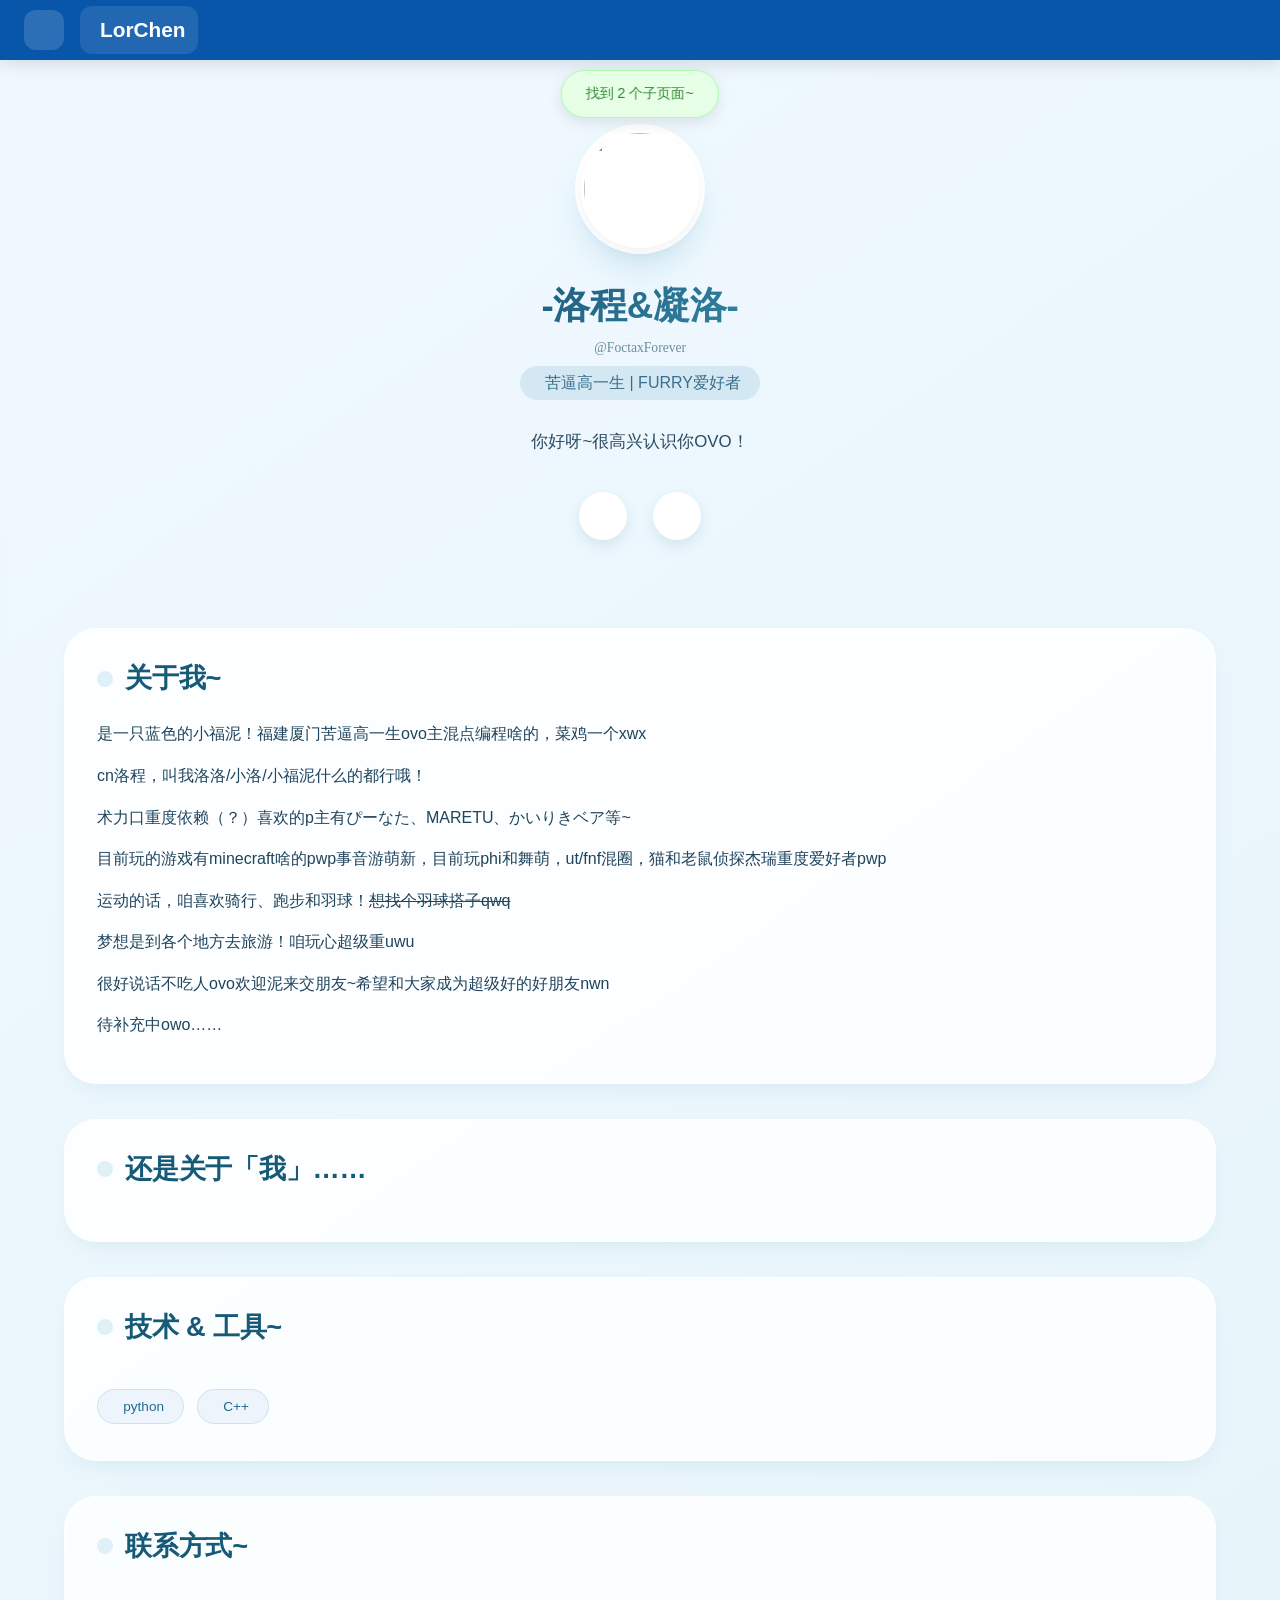
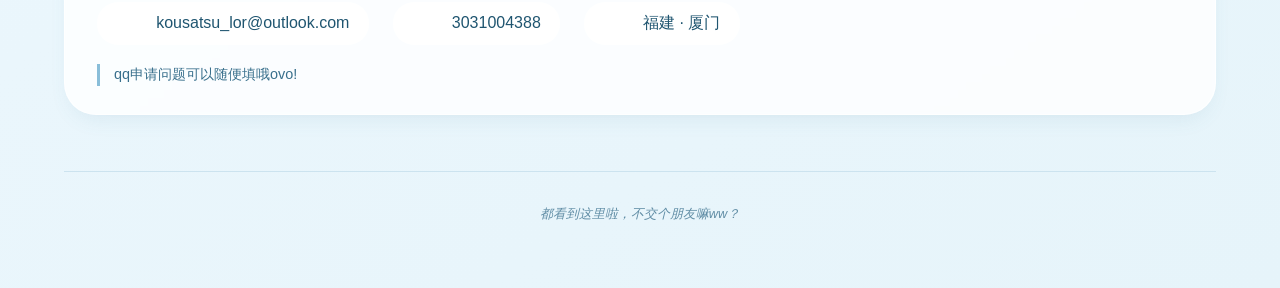
==== commit f4ad21e9: "Update index.html" ====
--- a/index.html
+++ b/index.html
@@ -3,11 +3,11 @@
 <head>
     <meta charset="UTF-8">
     <meta name="viewport" content="width=device-width, initial-scale=1.0, user-scalable=yes">
-    <title>欢迎 - Foctax</title>
-    <link rel="preconnect" href="https://fonts.googleapis.com">
-    <link rel="preconnect" href="https://fonts.gstatic.com" crossorigin>
-    <link href="https://fonts.googleapis.com/css2?family=Inter:opsz,wght@14..32,300;14..32,400;14..32,500;14..32,600;14..32,700&display=swap" rel="stylesheet">
-    <link rel="stylesheet" href="https://cdnjs.cloudflare.com/ajax/libs/font-awesome/6.0.0-beta3/css/all.min.css">
+    <title>主站 - Foctax</title>
+    <link rel="preconnect" href="https://fonts.proxy.ustclug.org">
+    <link rel="preconnect" href="https://fonts.proxy.ustclug.org" crossorigin>
+    <link href="https://fonts.proxy.ustclug.org/css2?family=Inter:opsz,wght@14..32,300;14..32,400;14..32,500;14..32,600;14..32,700&display=swap" rel="stylesheet">
+    <link rel="stylesheet" href="https://cdn.staticfile.net/font-awesome/6.0.0-beta3/css/all.min.css">
     <style>
         * {
             margin: 0;
@@ -22,6 +22,55 @@
             scroll-behavior: smooth;
             line-height: 1.5;
             padding-top: 60px;
+        }
+
+        @keyframes fadeInDown {
+            0% { opacity: 0; transform: translateY(-30px); }
+            100% { opacity: 1; transform: translateY(0); }
+        }
+
+        @keyframes fadeInUp {
+            0% { opacity: 0; transform: translateY(30px); }
+            100% { opacity: 1; transform: translateY(0); }
+        }
+
+        .hero {
+            display: flex;
+            flex-direction: column;
+            align-items: center;
+            text-align: center;
+            margin-bottom: 4rem;
+            padding: 2rem 0 1rem;
+        }
+
+        .hero .avatar-frame {
+            animation: fadeInDown 0.6s cubic-bezier(0.34, 1.2, 0.64, 1) forwards;
+            opacity: 0;
+        }
+
+        .hero h1 {
+            animation: fadeInDown 0.6s cubic-bezier(0.34, 1.2, 0.64, 1) 0.1s forwards;
+            opacity: 0;
+        }
+
+        .hero p {
+            animation: fadeInDown 0.6s cubic-bezier(0.34, 1.2, 0.64, 1) 0.15s forwards;
+            opacity: 0;
+        }
+
+        .hero .hero-tag {
+            animation: fadeInDown 0.6s cubic-bezier(0.34, 1.2, 0.64, 1) 0.2s forwards;
+            opacity: 0;
+        }
+
+        .hero .bio {
+            animation: fadeInUp 0.6s cubic-bezier(0.34, 1.2, 0.64, 1) 0.3s forwards;
+            opacity: 0;
+        }
+
+        .hero .icon-links {
+            animation: fadeInUp 0.6s cubic-bezier(0.34, 1.2, 0.64, 1) 0.4s forwards;
+            opacity: 0;
         }
 
         .navbar {
@@ -200,15 +249,6 @@
             max-width: 1200px;
             margin: 0 auto;
             padding: 2rem 1.5rem 4rem;
-        }
-
-        .hero {
-            display: flex;
-            flex-direction: column;
-            align-items: center;
-            text-align: center;
-            margin-bottom: 4rem;
-            padding: 2rem 0 1rem;
         }
 
         .avatar-frame {
@@ -634,6 +674,20 @@
             transform: translateX(-50%) translateY(0);
             opacity: 1;
         }
+
+        .loading-spinner {
+            display: inline-block;
+            width: 20px;
+            height: 20px;
+            border: 2px solid #cce3ef;
+            border-top-color: #4f8cff;
+            border-radius: 50%;
+            animation: spin 0.8s linear infinite;
+        }
+        @keyframes spin {
+            0% { transform: rotate(0deg); }
+            100% { transform: rotate(360deg); }
+        }
     </style>
 </head>
 <body>
@@ -649,12 +703,16 @@
 
 <div class="side-menu" id="sideMenu">
     <div class="menu-header">
-        <h3><i class="fas fa-compass" style="margin-right: 8px;"></i>目录>></h3>
+        <h3><i class="fas fa-compass" style="margin-right: 8px;"></i>目录导航</h3>
         <button class="close-menu" id="closeMenuBtn">
             <i class="fas fa-times"></i>
         </button>
     </div>
     <div class="menu-items" id="menuItems">
+        <div class="menu-item" style="justify-content: center; background: none;">
+            <div class="loading-spinner"></div>
+            <span>正在扫描页面...</span>
+        </div>
     </div>
 </div>
 
@@ -796,6 +854,7 @@
         const sideMenu = document.getElementById('sideMenu');
         const menuOverlay = document.getElementById('menuOverlay');
         const closeMenuBtn = document.getElementById('closeMenuBtn');
+        const menuItemsContainer = document.getElementById('menuItems');
         
         function openMenu() {
             sideMenu.classList.add('open');
@@ -812,28 +871,6 @@
         menuBtn.addEventListener('click', openMenu);
         closeMenuBtn.addEventListener('click', closeMenu);
         menuOverlay.addEventListener('click', closeMenu);
-        
-        const sections = [
-            { id: 'section-about', name: '关于我~', icon: 'fas fa-user' },
-            { id: 'section-about2', name: '还是关于「我」……', icon: 'fas fa-lock' },
-            { id: 'section-skills', name: '技术 & 工具~', icon: 'fas fa-cogs' },
-            { id: 'section-contact', name: '联系方式~', icon: 'fas fa-paper-plane' }
-        ];
-        
-        const menuItemsContainer = document.getElementById('menuItems');
-        sections.forEach(section => {
-            const item = document.createElement('div');
-            item.className = 'menu-item';
-            item.innerHTML = `<i class="${section.icon}"></i><span>${section.name}</span>`;
-            item.addEventListener('click', () => {
-                const target = document.getElementById(section.id);
-                if (target) {
-                    target.scrollIntoView({ behavior: 'smooth', block: 'start' });
-                    closeMenu();
-                }
-            });
-            menuItemsContainer.appendChild(item);
-        });
         
         const navTitle = document.getElementById('navTitle');
         navTitle.addEventListener('click', () => {
@@ -1123,7 +1160,160 @@
         new CollapsibleManager();
         
         window.showModal = (options) => modal.show(options);
+        
+        // ==================== 页面检索功能 ====================
+        async function scanPages() {
+            const baseUrl = window.location.origin + window.location.pathname.replace(/[^/]*$/, '');
+            const pageList = [];
+            
+            const commonPages = [
+                'index.html', '404.html', 'about.html', 'contact.html', 'projects.html',
+                'tools.html', 'download.html', 'music.html', 'bmi.html', 'python-runner.html',
+                'watermark.html', 'function-graph.html', 'file-station.html'
+            ];
+            
+            for (const page of commonPages) {
+                const pageUrl = baseUrl + page;
+                try {
+                    const controller = new AbortController();
+                    const timeoutId = setTimeout(() => controller.abort(), 3000);
+                    const response = await fetch(pageUrl, { method: 'HEAD', signal: controller.signal });
+                    clearTimeout(timeoutId);
+                    if (response.ok) {
+                        let name = page.replace('.html', '').replace(/_/g, ' ');
+                        name = name.charAt(0).toUpperCase() + name.slice(1);
+                        if (name === 'Index') name = '🏠 主页';
+                        pageList.push({ name: name, url: pageUrl, filename: page });
+                    }
+                } catch(e) {}
+            }
+            
+            const sitemapUrl = baseUrl + 'sitemap.json';
+            try {
+                const response = await fetch(sitemapUrl);
+                if (response.ok) {
+                    const sitemap = await response.json();
+                    if (Array.isArray(sitemap)) {
+                        for (const item of sitemap) {
+                            if (!pageList.some(p => p.filename === item.file)) {
+                                pageList.push({
+                                    name: item.name || item.file.replace('.html', ''),
+                                    url: baseUrl + item.file,
+                                    filename: item.file
+                                });
+                            }
+                        }
+                    }
+                }
+            } catch(e) {}
+            
+            const manualPages = [
+                { name: '📁 文件站', url: baseUrl + 'file-station.html', filename: 'file-station.html' },
+                { name: '🎵 音乐盒', url: baseUrl + 'music.html', filename: 'music.html' },
+                { name: '📊 BMI计算器', url: baseUrl + 'bmi.html', filename: 'bmi.html' },
+                { name: '🐍 Python运行器', url: baseUrl + 'python-runner.html', filename: 'python-runner.html' },
+                { name: '🖼️ 水印工具', url: baseUrl + 'watermark.html', filename: 'watermark.html' },
+                { name: '📈 函数图像', url: baseUrl + 'function-graph.html', filename: 'function-graph.html' }
+            ];
+            
+            for (const manual of manualPages) {
+                if (!pageList.some(p => p.filename === manual.filename)) {
+                    try {
+                        const controller = new AbortController();
+                        const timeoutId = setTimeout(() => controller.abort(), 2000);
+                        const response = await fetch(manual.url, { method: 'HEAD', signal: controller.signal });
+                        clearTimeout(timeoutId);
+                        if (response.ok) pageList.push(manual);
+                    } catch(e) {}
+                }
+            }
+            
+            const sections = [
+                { id: 'section-about', name: '📖 关于我~', icon: 'fas fa-user', isAnchor: true },
+                { id: 'section-about2', name: '🔒 还是关于「我」……', icon: 'fas fa-lock', isAnchor: true },
+                { id: 'section-skills', name: '⚙️ 技术 & 工具~', icon: 'fas fa-cogs', isAnchor: true },
+                { id: 'section-contact', name: '✉️ 联系方式~', icon: 'fas fa-paper-plane', isAnchor: true }
+            ];
+            
+            for (const section of sections) {
+                pageList.push({
+                    name: section.name,
+                    url: '#' + section.id,
+                    filename: section.id,
+                    isAnchor: true,
+                    icon: section.icon
+                });
+            }
+            
+            pageList.sort((a, b) => a.name.localeCompare(b.name, 'zh-CN'));
+            
+            renderMenu(pageList);
+            
+            if (pageList.filter(p => !p.isAnchor).length > 0) {
+                showToast(`找到 ${pageList.filter(p => !p.isAnchor).length} 个子页面~`, false);
+            }
+        }
+        
+        function renderMenu(pages) {
+            menuItemsContainer.innerHTML = '';
+            
+            const pagesGroup = pages.filter(p => !p.isAnchor);
+            if (pagesGroup.length > 0) {
+                const groupTitle = document.createElement('div');
+                groupTitle.style.cssText = 'padding: 8px 16px; color: #8fcbff; font-size: 0.7rem; border-bottom: 1px solid rgba(255,255,255,0.1); margin-bottom: 8px;';
+                groupTitle.innerHTML = '<i class="fas fa-globe"></i> 网站页面';
+                menuItemsContainer.appendChild(groupTitle);
+                
+                pagesGroup.forEach(page => {
+                    const item = document.createElement('div');
+                    item.className = 'menu-item';
+                    item.innerHTML = `<i class="fas fa-file-alt"></i><span>${page.name}</span>`;
+                    item.addEventListener('click', () => {
+                        window.location.href = page.url;
+                        closeMenu();
+                    });
+                    menuItemsContainer.appendChild(item);
+                });
+            }
+            
+            const anchorGroup = pages.filter(p => p.isAnchor);
+            if (anchorGroup.length > 0) {
+                const groupTitle = document.createElement('div');
+                groupTitle.style.cssText = 'padding: 8px 16px; color: #8fcbff; font-size: 0.7rem; border-bottom: 1px solid rgba(255,255,255,0.1); margin: 16px 0 8px;';
+                groupTitle.innerHTML = '<i class="fas fa-anchor"></i> 页面内锚点';
+                menuItemsContainer.appendChild(groupTitle);
+                
+                anchorGroup.forEach(anchor => {
+                    const item = document.createElement('div');
+                    item.className = 'menu-item';
+                    item.innerHTML = `<i class="${anchor.icon || 'fas fa-link'}"></i><span>${anchor.name}</span>`;
+                    item.addEventListener('click', () => {
+                        const target = document.getElementById(anchor.filename);
+                        if (target) {
+                            target.scrollIntoView({ behavior: 'smooth', block: 'start' });
+                            closeMenu();
+                        }
+                    });
+                    menuItemsContainer.appendChild(item);
+                });
+            }
+            
+            if (pages.length === 0) {
+                menuItemsContainer.innerHTML = `
+                    <div class="menu-item" style="justify-content: center;">
+                        <span>没有找到其他页面~</span>
+                    </div>
+                `;
+            }
+            
+            const countBadge = document.createElement('div');
+            countBadge.style.cssText = 'padding: 12px 16px; text-align: center; font-size: 0.7rem; color: #90aec2; border-top: 1px solid rgba(255,255,255,0.1); margin-top: 8px;';
+            countBadge.innerHTML = `<i class="fas fa-chart-line"></i> 共收录 ${pages.length} 个页面`;
+            menuItemsContainer.appendChild(countBadge);
+        }
+        
+        scanPages();
     })();
 </script>
 </body>
-</html>+</html>
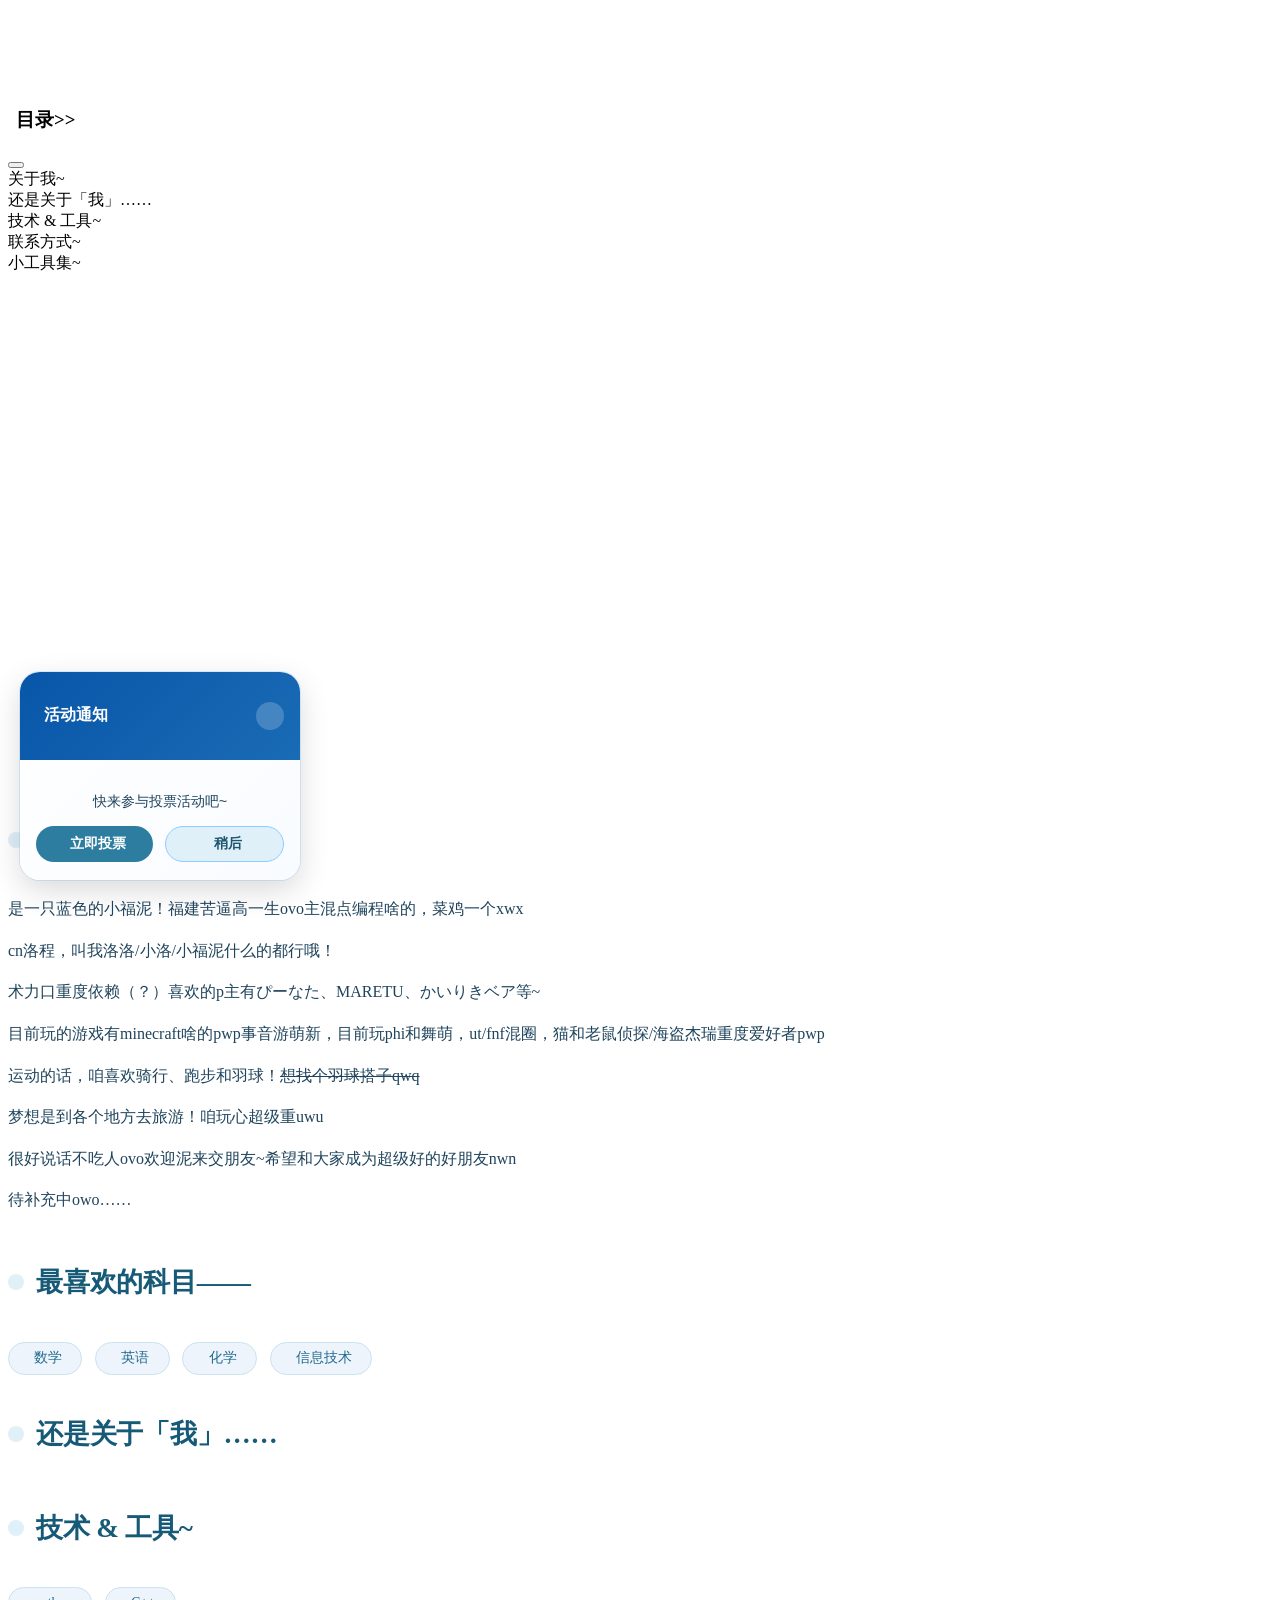
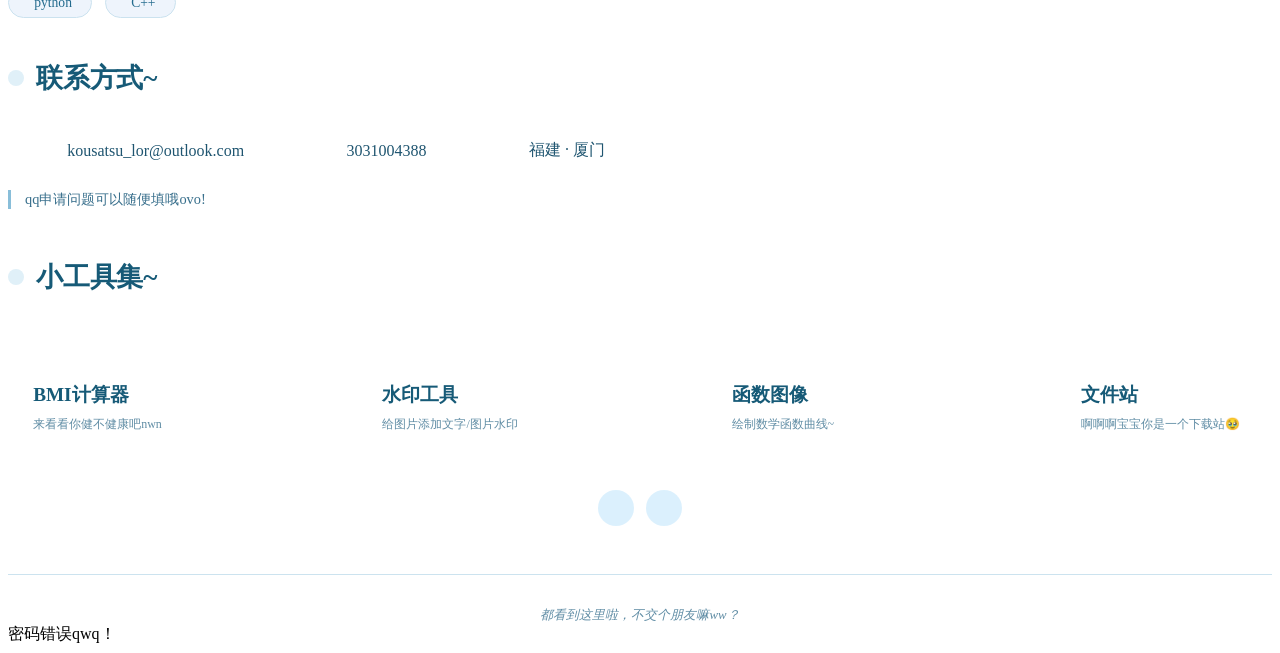
==== commit da4c374a: "Update index.html" ====
--- a/index.html
+++ b/index.html
@@ -5,35 +5,10 @@
     <meta name="viewport" content="width=device-width, initial-scale=1.0, user-scalable=yes">
     <title>主站 - Foctax</title>
     <link rel="preconnect" href="https://fonts.proxy.ustclug.org">
-    <link rel="preconnect" href="https://fonts.proxy.ustclug.org" crossorigin>
-    <link href="https://fonts.proxy.ustclug.org/css2?family=Inter:opsz,wght@14..32,300;14..32,400;14..32,500;14..32,600;14..32,700&display=swap" rel="stylesheet">
-    <link rel="stylesheet" href="https://cdn.staticfile.net/font-awesome/6.0.0-beta3/css/all.min.css">
+    <link href="https://fonts.proxy.ustclug.org/css2?family=Inter:opsz,wght@14..32,300;400;500;600;700&display=swap" rel="stylesheet">
+    <link rel="stylesheet" href="https://cdn.staticfile.org/font-awesome/6.0.0-beta3/css/all.min.css">
+    <link rel="stylesheet" href="style.css">
     <style>
-        * {
-            margin: 0;
-            padding: 0;
-            box-sizing: border-box;
-        }
-
-        body {
-            font-family: 'Consolas', 'Comic Neue', '圆体', 'Yuanti SC', 'YouYuan', 'Microsoft YaHei', cursive, sans-serif;
-            background: linear-gradient(145deg, #f0f9ff 0%, #e6f4fa 100%);
-            color: #1a2c3e;
-            scroll-behavior: smooth;
-            line-height: 1.5;
-            padding-top: 60px;
-        }
-
-        @keyframes fadeInDown {
-            0% { opacity: 0; transform: translateY(-30px); }
-            100% { opacity: 1; transform: translateY(0); }
-        }
-
-        @keyframes fadeInUp {
-            0% { opacity: 0; transform: translateY(30px); }
-            100% { opacity: 1; transform: translateY(0); }
-        }
-
         .hero {
             display: flex;
             flex-direction: column;
@@ -51,6 +26,13 @@
         .hero h1 {
             animation: fadeInDown 0.6s cubic-bezier(0.34, 1.2, 0.64, 1) 0.1s forwards;
             opacity: 0;
+            font-size: 2.3rem;
+            font-weight: 600;
+            background: linear-gradient(135deg, #1f5e7e, #3282a0);
+            background-clip: text;
+            -webkit-background-clip: text;
+            color: transparent;
+            margin-bottom: 0.5rem;
         }
 
         .hero p {
@@ -71,184 +53,6 @@
         .hero .icon-links {
             animation: fadeInUp 0.6s cubic-bezier(0.34, 1.2, 0.64, 1) 0.4s forwards;
             opacity: 0;
-        }
-
-        .navbar {
-            position: fixed;
-            top: 0;
-            left: 0;
-            right: 0;
-            height: 60px;
-            background: #0856a9;
-            backdrop-filter: blur(10px);
-            display: flex;
-            align-items: center;
-            padding: 0 24px;
-            z-index: 1000;
-            box-shadow: 0 2px 20px rgba(0, 0, 0, 0.15);
-        }
-
-        .menu-btn {
-            background: rgba(255, 255, 255, 0.15);
-            border: none;
-            color: white;
-            font-size: 1.5rem;
-            width: 40px;
-            height: 40px;
-            border-radius: 12px;
-            cursor: pointer;
-            display: flex;
-            align-items: center;
-            justify-content: center;
-            transition: all 0.2s ease;
-        }
-
-        .menu-btn:hover {
-            background: rgba(255, 255, 255, 0.3);
-            transform: scale(1.02);
-        }
-
-        .nav-title {
-            margin-left: 16px;
-            font-size: 1.3rem;
-            font-weight: 600;
-            color: white;
-            cursor: pointer;
-            transition: all 0.2s ease;
-            padding: 8px 12px;
-            border-radius: 12px;
-            background: rgba(255, 255, 255, 0.1);
-        }
-
-        .nav-title:hover {
-            background: rgba(255, 255, 255, 0.25);
-            transform: translateY(-1px);
-        }
-
-        .side-menu {
-            position: fixed;
-            top: 0;
-            left: -320px;
-            width: 300px;
-            height: 100vh;
-            background: linear-gradient(180deg, #1e4468 0%, #256293 100%);
-            backdrop-filter: blur(20px);
-            z-index: 1001;
-            transition: left 0.3s cubic-bezier(0.34, 1.2, 0.64, 1);
-            box-shadow: 2px 0 20px rgba(0, 0, 0, 0.2);
-            display: flex;
-            flex-direction: column;
-            overflow-y: auto;
-        }
-
-        .side-menu.open {
-            left: 0;
-        }
-
-        .menu-header {
-            padding: 24px 20px;
-            border-bottom: 1px solid rgba(255, 255, 255, 0.15);
-            display: flex;
-            justify-content: space-between;
-            align-items: center;
-        }
-
-        .menu-header h3 {
-            color: white;
-            font-size: 1.2rem;
-            font-weight: 600;
-        }
-
-        .close-menu {
-            background: rgba(255, 255, 255, 0.15);
-            border: none;
-            color: white;
-            width: 36px;
-            height: 36px;
-            border-radius: 10px;
-            cursor: pointer;
-            font-size: 1.2rem;
-            transition: all 0.2s ease;
-        }
-
-        .close-menu:hover {
-            background: rgba(255, 255, 255, 0.3);
-            transform: scale(1.02);
-        }
-
-        .menu-items {
-            flex: 1;
-            padding: 16px 12px;
-        }
-
-        .menu-item {
-            display: flex;
-            align-items: center;
-            gap: 14px;
-            padding: 14px 16px;
-            margin-bottom: 8px;
-            background: rgba(255, 255, 255, 0.08);
-            border-radius: 14px;
-            color: #e8f0f8;
-            cursor: pointer;
-            transition: all 0.2s ease;
-            font-size: 1rem;
-            font-weight: 500;
-        }
-
-        .menu-item i {
-            width: 28px;
-            font-size: 1.2rem;
-            color: #8fcbff;
-        }
-
-        .menu-item:hover {
-            background: rgba(255, 255, 255, 0.2);
-            transform: translateX(5px);
-        }
-
-        .menu-item:active {
-            transform: translateX(2px);
-        }
-
-        .menu-overlay {
-            position: fixed;
-            top: 0;
-            left: 0;
-            right: 0;
-            bottom: 0;
-            background: rgba(0, 0, 0, 0.4);
-            backdrop-filter: blur(4px);
-            z-index: 1000;
-            opacity: 0;
-            visibility: hidden;
-            transition: all 0.3s ease;
-        }
-
-        .menu-overlay.active {
-            opacity: 1;
-            visibility: visible;
-        }
-
-        ::-webkit-scrollbar {
-            width: 8px;
-        }
-        ::-webkit-scrollbar-track {
-            background: #d9eaf5;
-            border-radius: 10px;
-        }
-        ::-webkit-scrollbar-thumb {
-            background: #7bb3c9;
-            border-radius: 10px;
-        }
-        ::-webkit-scrollbar-thumb:hover {
-            background: #5290b0;
-        }
-
-        .container {
-            max-width: 1200px;
-            margin: 0 auto;
-            padding: 2rem 1.5rem 4rem;
         }
 
         .avatar-frame {
@@ -263,9 +67,7 @@
             margin-bottom: 1.5rem;
             transition: transform 0.25s ease;
         }
-        .avatar-frame:hover {
-            transform: scale(1.02);
-        }
+        .avatar-frame:hover { transform: scale(1.02); }
         .avatar {
             width: 118px;
             height: 118px;
@@ -273,17 +75,6 @@
             object-fit: cover;
             border: 3px solid white;
             box-shadow: 0 5px 12px rgba(0,0,0,0.05);
-        }
-
-        .hero h1 {
-            font-size: 2.3rem;
-            font-weight: 600;
-            letter-spacing: -0.3px;
-            background: linear-gradient(135deg, #1f5e7e, #3282a0);
-            background-clip: text;
-            -webkit-background-clip: text;
-            color: transparent;
-            margin-bottom: 0.5rem;
         }
 
         .hero-tag {
@@ -327,170 +118,13 @@
             box-shadow: 0 6px 14px rgba(48, 108, 142, 0.12);
             transition: all 0.2s ease;
             text-decoration: none;
+            position: relative;
         }
         .icon-circle:hover {
             background: #d9effa;
             color: #146b8f;
             transform: translateY(-3px);
             box-shadow: 0 12px 20px rgba(43, 113, 144, 0.2);
-        }
-
-        .sections-grid {
-            display: flex;
-            flex-direction: column;
-            gap: 2.2rem;
-        }
-
-        .card-block {
-            background: rgba(255, 255, 255, 0.82);
-            backdrop-filter: blur(2px);
-            border-radius: 2rem;
-            padding: 1.8rem 2rem;
-            box-shadow: 0 10px 22px -8px rgba(70, 130, 160, 0.12);
-            border: 1px solid rgba(255, 255, 255, 0.7);
-            transition: all 0.3s;
-            scroll-margin-top: 80px;
-        }
-        .card-block:hover {
-            background: rgba(255, 255, 255, 0.92);
-            box-shadow: 0 20px 28px -12px rgba(52, 114, 142, 0.2);
-            border-color: #cae3ef;
-        }
-
-        .block-title {
-            display: flex;
-            align-items: center;
-            gap: 12px;
-            margin-bottom: 1.4rem;
-            font-size: 1.7rem;
-            font-weight: 600;
-            color: #165a77;
-            letter-spacing: -0.2px;
-            cursor: pointer;
-            user-select: none;
-        }
-        .block-title i {
-            font-size: 1.8rem;
-            color: #2d86ac;
-            background: #e0f0f8;
-            padding: 8px;
-            border-radius: 18px;
-            transition: transform 0.2s ease;
-        }
-        .block-title .toggle-icon {
-            margin-left: auto;
-            font-size: 1.2rem;
-            background: none;
-            color: #2d86ac;
-            transition: transform 0.3s ease;
-        }
-        .block-title:hover .toggle-icon {
-            transform: scale(1.1);
-        }
-
-        .card-content {
-            overflow: hidden;
-            transition: max-height 0.4s cubic-bezier(0.33, 1, 0.68, 1), opacity 0.3s ease, margin 0.3s ease;
-            max-height: 2000px;
-            opacity: 1;
-        }
-        .card-content.collapsed {
-            max-height: 0;
-            opacity: 0;
-            margin: 0;
-        }
-
-        .about-text p {
-            margin-bottom: 1rem;
-            color: #1f445c;
-            font-size: 1rem;
-            line-height: 1.6;
-        }
-
-        .skills-wrap {
-            display: flex;
-            flex-wrap: wrap;
-            gap: 0.8rem;
-            margin: 1.2rem 0 0.4rem;
-        }
-        .skill-tag {
-            background: #eef4fc;
-            padding: 0.4rem 1.2rem;
-            border-radius: 40px;
-            font-size: 0.85rem;
-            font-weight: 500;
-            color: #236b8e;
-            border: 1px solid #cbe2ef;
-            transition: all 0.2s;
-        }
-        .skill-tag i {
-            margin-right: 6px;
-            font-size: 0.8rem;
-        }
-
-        .contact-line {
-            display: flex;
-            flex-wrap: wrap;
-            gap: 1.5rem;
-            margin-top: 0.8rem;
-        }
-        .contact-info {
-            display: flex;
-            align-items: center;
-            gap: 12px;
-            background: #ffffffba;
-            padding: 0.6rem 1.2rem;
-            border-radius: 60px;
-            backdrop-filter: blur(2px);
-        }
-        .contact-info i {
-            font-size: 1.2rem;
-            color: #2c7da0;
-            width: 28px;
-        }
-        .contact-info span {
-            font-weight: 500;
-            color: #1f5570;
-        }
-
-        .footer-note {
-            margin-top: 3.5rem;
-            text-align: center;
-            font-size: 0.8rem;
-            color: #608da5;
-            border-top: 1px solid #cce3ef;
-            padding-top: 2rem;
-        }
-
-        @media (max-width: 680px) {
-            .container {
-                padding: 1.5rem 1.2rem 2.5rem;
-            }
-            .block-title {
-                font-size: 1.4rem;
-            }
-            .hero h1 {
-                font-size: 1.9rem;
-            }
-            .card-block {
-                padding: 1.4rem 1.2rem;
-            }
-            .contact-line {
-                flex-direction: column;
-                gap: 0.8rem;
-            }
-            .side-menu {
-                width: 280px;
-                left: -280px;
-            }
-        }
-
-        .card-block {
-            transition: transform 0.2s ease, background 0.2s, box-shadow 0.2s;
-        }
-        
-        .icon-circle {
-            position: relative;
         }
 
         .icon-circle::before {
@@ -536,14 +170,188 @@
             opacity: 1;
             visibility: visible;
         }
-
-        .icon-circle:hover::before {
-            transform: translateX(-50%) translateY(-8px);
-        }
-
-        .icon-circle:hover::after {
-            transform: translateX(-50%) translateY(1px);
-        }
+        .icon-circle:hover::before { transform: translateX(-50%) translateY(-8px); }
+        .icon-circle:hover::after { transform: translateX(-50%) translateY(1px); }
+
+        .sections-grid {
+            display: flex;
+            flex-direction: column;
+            gap: 2.2rem;
+        }
+
+        .block-title {
+            display: flex;
+            align-items: center;
+            gap: 12px;
+            margin-bottom: 1.4rem;
+            font-size: 1.7rem;
+            font-weight: 600;
+            color: #165a77;
+            letter-spacing: -0.2px;
+            cursor: pointer;
+            user-select: none;
+        }
+        .block-title i {
+            font-size: 1.8rem;
+            color: #2d86ac;
+            background: #e0f0f8;
+            padding: 8px;
+            border-radius: 18px;
+            transition: transform 0.2s ease;
+        }
+        .block-title .toggle-icon {
+            margin-left: auto;
+            font-size: 1.2rem;
+            background: none;
+            color: #2d86ac;
+            transition: transform 0.3s ease;
+        }
+        .block-title:hover .toggle-icon { transform: scale(1.1); }
+
+        .card-content {
+            overflow: hidden;
+            transition: max-height 0.4s cubic-bezier(0.33, 1, 0.68, 1), opacity 0.3s ease, margin 0.3s ease;
+            max-height: 2000px;
+            opacity: 1;
+        }
+        .card-content.collapsed {
+            max-height: 0;
+            opacity: 0;
+            margin: 0;
+        }
+
+        .about-text p {
+            margin-bottom: 1rem;
+            color: #1f445c;
+            font-size: 1rem;
+            line-height: 1.6;
+        }
+
+        .skills-wrap {
+            display: flex;
+            flex-wrap: wrap;
+            gap: 0.8rem;
+            margin: 1.2rem 0 0.4rem;
+        }
+        .skill-tag {
+            background: #eef4fc;
+            padding: 0.4rem 1.2rem;
+            border-radius: 40px;
+            font-size: 0.85rem;
+            font-weight: 500;
+            color: #236b8e;
+            border: 1px solid #cbe2ef;
+            transition: all 0.2s;
+        }
+        .skill-tag i { margin-right: 6px; font-size: 0.8rem; }
+
+        .contact-line {
+            display: flex;
+            flex-wrap: wrap;
+            gap: 1.5rem;
+            margin-top: 0.8rem;
+        }
+        .contact-info {
+            display: flex;
+            align-items: center;
+            gap: 12px;
+            background: #ffffffba;
+            padding: 0.6rem 1.2rem;
+            border-radius: 60px;
+            backdrop-filter: blur(2px);
+        }
+        .contact-info i { font-size: 1.2rem; color: #2c7da0; width: 28px; }
+        .contact-info span { font-weight: 500; color: #1f5570; }
+
+        .swipe-section { margin-top: 1rem; }
+        .swipe-container {
+            position: relative;
+            overflow: hidden;
+            border-radius: 1.5rem;
+        }
+        .swipe-wrapper {
+            display: flex;
+            overflow-x: auto;
+            scroll-snap-type: x mandatory;
+            gap: 1.2rem;
+            padding: 0.5rem 0.2rem 1rem;
+            scroll-behavior: smooth;
+            -webkit-overflow-scrolling: touch;
+        }
+        .swipe-wrapper::-webkit-scrollbar { height: 6px; }
+        .swipe-wrapper::-webkit-scrollbar-track { background: #d9eaf5; border-radius: 10px; }
+        .swipe-wrapper::-webkit-scrollbar-thumb { background: #7bb3c9; border-radius: 10px; }
+        .swipe-card {
+            flex: 0 0 280px;
+            background: rgba(255, 255, 255, 0.85);
+            backdrop-filter: blur(4px);
+            border-radius: 1.5rem;
+            padding: 1.5rem;
+            scroll-snap-align: start;
+            transition: all 0.3s ease;
+            border: 1px solid rgba(255, 255, 255, 0.6);
+            cursor: pointer;
+        }
+        .swipe-card:hover {
+            background: rgba(255, 255, 255, 0.95);
+            transform: translateY(-5px);
+            border-color: #8fcbff;
+            box-shadow: 0 10px 25px -10px rgba(66, 153, 194, 0.3);
+        }
+        .swipe-card-icon { font-size: 2.5rem; color: #2c7da0; margin-bottom: 1rem; }
+        .swipe-card-title { font-size: 1.2rem; font-weight: 600; color: #165a77; margin-bottom: 0.5rem; }
+        .swipe-card-desc { font-size: 0.75rem; color: #608da5; line-height: 1.4; }
+        .swipe-nav { display: flex; justify-content: center; gap: 0.8rem; margin-top: 1rem; }
+        .swipe-nav-btn {
+            background: rgba(184, 225, 252, 0.5);
+            border: none;
+            width: 36px;
+            height: 36px;
+            border-radius: 50%;
+            cursor: pointer;
+            transition: all 0.2s ease;
+            color: #2c7da0;
+            font-size: 1rem;
+        }
+        .swipe-nav-btn:hover { background: #8fcbff; transform: scale(1.05); }
+
+        .footer-note {
+            margin-top: 3rem;
+            text-align: center;
+            font-size: 0.8rem;
+            color: #608da5;
+            border-top: 1px solid #cce3ef;
+            padding-top: 2rem;
+        }
+
+        .menu-btn {
+            background: rgba(255, 255, 255, 0.15);
+            border: none;
+            color: white;
+            font-size: 1.5rem;
+            width: 40px;
+            height: 40px;
+            border-radius: 12px;
+            cursor: pointer;
+            display: flex;
+            align-items: center;
+            justify-content: center;
+            transition: all 0.2s ease;
+        }
+        .menu-btn:hover { background: rgba(255, 255, 255, 0.3); transform: scale(1.02); }
+
+        .nav-title {
+            margin-left: 16px;
+            font-size: 1.3rem;
+            font-weight: 600;
+            color: white;
+            cursor: pointer;
+            transition: all 0.2s ease;
+            padding: 8px 12px;
+            border-radius: 12px;
+            background: rgba(255, 255, 255, 0.1);
+        }
+        .nav-title:hover { background: rgba(255, 255, 255, 0.25); transform: translateY(-1px); }
 
         .modal-overlay {
             position: fixed;
@@ -561,10 +369,7 @@
             visibility: hidden;
             transition: opacity 0.3s ease, visibility 0.3s ease;
         }
-        .modal-overlay.active {
-            opacity: 1;
-            visibility: visible;
-        }
+        .modal-overlay.active { opacity: 1; visibility: visible; }
         .modal-container {
             background: white;
             border-radius: 1.5rem;
@@ -575,9 +380,7 @@
             transform: scale(0.9);
             transition: transform 0.3s cubic-bezier(0.34, 1.2, 0.64, 1);
         }
-        .modal-overlay.active .modal-container {
-            transform: scale(1);
-        }
+        .modal-overlay.active .modal-container { transform: scale(1); }
         .modal-header {
             background: #b8e1fc;
             padding: 1rem 1.5rem;
@@ -586,17 +389,8 @@
             color: #1a1a1a;
             border-bottom: 1px solid #8fcbff;
         }
-        .modal-body {
-            padding: 1.5rem;
-            color: #1f445c;
-            font-size: 1rem;
-            line-height: 1.5;
-        }
-        .modal-buttons {
-            display: flex;
-            gap: 1rem;
-            padding: 0 1.5rem 1.5rem 1.5rem;
-        }
+        .modal-body { padding: 1.5rem; color: #1f445c; font-size: 1rem; line-height: 1.5; }
+        .modal-buttons { display: flex; gap: 1rem; padding: 0 1.5rem 1.5rem 1.5rem; }
         .modal-btn {
             flex: 1;
             padding: 0.6rem;
@@ -609,84 +403,126 @@
             background: #b8e1fc;
             color: #1a1a1a;
         }
-        .modal-btn:hover {
-            background: #8fcbff;
-            transform: translateY(-2px);
-        }
-        .modal-btn:active {
-            transform: translateY(0);
-        }
-        .modal-btn.disabled {
-            opacity: 0.6;
-            transform: none;
-            cursor: not-allowed;
-        }
-        .modal-btn.disabled:hover {
-            background: #b8e1fc;
-            transform: none;
-        }
-        .shake {
-            animation: shake 0.3s ease-in-out 0s 2;
-        }
-        @keyframes shake {
-            0%, 100% { transform: translateX(0); }
-            25% { transform: translateX(-5px); }
-            75% { transform: translateX(5px); }
-        }
-        
+        .modal-btn:hover { background: #8fcbff; transform: translateY(-2px); }
+        .modal-btn.disabled { opacity: 0.6; transform: none; cursor: not-allowed; }
+
         .password-input {
             width: 100%;
             padding: 10px 14px;
             border: 1px solid #cce3ef;
             border-radius: 40px;
             font-size: 0.9rem;
-            font-family: 'Consolas', 'Comic Neue', monospace;
+            font-family: 'Consolas', monospace;
             outline: none;
             transition: all 0.2s ease;
             margin-top: 8px;
-            box-sizing: border-box;
         }
         .password-input:focus {
             border-color: #7bbbd9;
             box-shadow: 0 0 0 3px rgba(123, 187, 217, 0.2);
         }
-        
-        .toast-notification {
+
+        .arrow-icon {
+            display: inline-block;
+            margin: 0 8px;
+            animation: arrowBlink 1.5s ease-in-out infinite;
+            color: #ff6b6b;
+        }
+        @keyframes arrowBlink {
+            0% { opacity: 0.6; transform: translateX(0); }
+            50% { opacity: 1; transform: translateX(3px); }
+            100% { opacity: 0.6; transform: translateX(0); }
+        }
+
+        @keyframes nonlinearMove {
+            0% { transform: translateX(0); text-shadow: 0 0 0px rgba(0,0,0,0.1); }
+            30% { transform: translateX(8px) scale(1.02); }
+            70% { transform: translateX(15px) scale(0.98); color: #ff0000; }
+            100% { transform: translateX(25px); text-shadow: 2px 2px 8px rgba(0,0,0,0.2); color: #56c4ff; }
+        }
+
+        @keyframes gentleGlow {
+            0% { text-shadow: 0 0 0px rgba(59, 186, 255, 0); }
+            100% { text-shadow: 0 0 6px rgba(59, 186, 255, 0.5); }
+        }
+
+        .moving-text { display: inline-block; animation: nonlinearMove 3s ease-in-out infinite alternate; }
+        .static-text { display: inline-block; animation: gentleGlow 2s ease-in-out infinite alternate; }
+
+        @keyframes shake {
+            0%, 100% { transform: translateX(0); }
+            25% { transform: translateX(-5px); }
+            75% { transform: translateX(5px); }
+        }
+        .shake { animation: shake 0.3s ease-in-out 0s 2; }
+
+        .corner-popup {
             position: fixed;
-            top: 70px;
-            left: 50%;
-            transform: translateX(-50%) translateY(-100px);
-            background: #ffe6e6;
-            border: 1px solid #ffaaaa;
+            bottom: 20px;
+            left: 20px;
+            width: 280px;
+            background: linear-gradient(135deg, #ffffff 0%, #f8fbff 100%);
+            border-radius: 20px;
+            box-shadow: 0 10px 30px rgba(0, 0, 0, 0.15), 0 0 0 1px rgba(143, 203, 255, 0.3);
+            z-index: 10000;
+            font-family: 'Inter', 'Comic Neue', '圆体', sans-serif;
+            overflow: hidden;
+            animation: slideInLeft 0.4s cubic-bezier(0.34, 1.2, 0.64, 1);
+            transition: opacity 0.3s ease, transform 0.3s ease;
+        }
+        .corner-popup.hide { opacity: 0; transform: translateX(-50px); pointer-events: none; }
+        @keyframes slideInLeft {
+            from { opacity: 0; transform: translateX(-50px); }
+            to { opacity: 1; transform: translateX(0); }
+        }
+        .popup-header {
+            background: linear-gradient(135deg, #0856a9, #1a6bb5);
+            padding: 12px 16px;
+            color: white;
+            display: flex;
+            align-items: center;
+            justify-content: space-between;
+        }
+        .popup-header h4 { font-size: 1rem; font-weight: 600; display: flex; align-items: center; gap: 8px; }
+        .close-popup {
+            background: rgba(255, 255, 255, 0.2);
+            border: none;
+            color: white;
+            width: 28px;
+            height: 28px;
+            border-radius: 50%;
+            cursor: pointer;
+        }
+        .close-popup:hover { background: rgba(255, 255, 255, 0.4); transform: scale(1.05); }
+        .popup-body { padding: 18px 16px; text-align: center; }
+        .popup-body p { color: #1f445c; margin-bottom: 12px; font-size: 0.9rem; }
+        .popup-buttons { display: flex; gap: 12px; margin-top: 15px; }
+        .popup-btn {
+            flex: 1;
+            padding: 8px 12px;
+            border: none;
             border-radius: 40px;
-            padding: 12px 24px;
-            color: #cc3333;
-            font-size: 0.9rem;
-            font-weight: 500;
-            z-index: 1100;
-            opacity: 0;
-            transition: all 0.3s cubic-bezier(0.34, 1.2, 0.64, 1);
-            box-shadow: 0 4px 15px rgba(0, 0, 0, 0.1);
-            backdrop-filter: blur(4px);
-            white-space: nowrap;
-        }
-        .toast-notification.show {
-            transform: translateX(-50%) translateY(0);
-            opacity: 1;
-        }
-
-        .loading-spinner {
-            display: inline-block;
-            width: 20px;
-            height: 20px;
-            border: 2px solid #cce3ef;
-            border-top-color: #4f8cff;
-            border-radius: 50%;
-            animation: spin 0.8s linear infinite;
-        }
-        @keyframes spin {
-            0% { transform: rotate(0deg); }
-            100% { transform: rotate(360deg); }
+            font-weight: 600;
+            cursor: pointer;
+            font-size: 0.85rem;
+            display: flex;
+            align-items: center;
+            justify-content: center;
+            gap: 6px;
+        }
+        .popup-btn-primary { background: #2c7da0; color: white; }
+        .popup-btn-primary:hover { background: #1f6685; transform: translateY(-2px); }
+        .popup-btn-secondary {
+            background: #e0f0f8;
+            color: #1f5570;
+            border: 1px solid #8fcbff;
+        }
+
+        @media (max-width: 680px) {
+            .hero h1 { font-size: 1.9rem; }
+            .swipe-card { flex: 0 0 240px; padding: 1rem; }
+            .contact-line { flex-direction: column; gap: 0.8rem; }
+            .block-title { font-size: 1.4rem; }
         }
     </style>
 </head>
@@ -701,18 +537,32 @@
     </div>
 </div>
 
+<div id="countdownPopup" class="corner-popup">
+    <div class="popup-header">
+        <h4><i class="fas fa-bell"></i> 活动通知</h4>
+        <button class="close-popup" id="closePopupBtn"><i class="fas fa-times"></i></button>
+    </div>
+    <div class="popup-body">
+        <p><i class="fas fa-vote-yea" style="color:#e67e22;"></i> 快来参与投票活动吧~</p>
+        <div class="popup-buttons">
+            <button class="popup-btn popup-btn-primary" id="gotoVoteBtn">
+                <i class="fas fa-arrow-right"></i> 立即投票
+            </button>
+            <button class="popup-btn popup-btn-secondary" id="laterBtn">
+                <i class="fas fa-clock"></i> 稍后
+            </button>
+        </div>
+    </div>
+</div>
+
 <div class="side-menu" id="sideMenu">
     <div class="menu-header">
-        <h3><i class="fas fa-compass" style="margin-right: 8px;"></i>目录导航</h3>
+        <h3><i class="fas fa-compass" style="margin-right: 8px;"></i>目录>></h3>
         <button class="close-menu" id="closeMenuBtn">
             <i class="fas fa-times"></i>
         </button>
     </div>
     <div class="menu-items" id="menuItems">
-        <div class="menu-item" style="justify-content: center; background: none;">
-            <div class="loading-spinner"></div>
-            <span>正在扫描页面...</span>
-        </div>
     </div>
 </div>
 
@@ -721,12 +571,19 @@
 <div class="container">
     <div class="hero">
         <div class="avatar-frame">
-            <img class="avatar" src="https://img2.nloln.de/file/BQACAgUAAyEGAASLVN5eAAIOjGnY7BcVKDjDskXR4zWUGtrxCrycAAKkHQACOb3IVjEgnK5NfOGZOwQ.jpg">
-        </div>
-        <h1>-洛程&凝洛-</h1>
-        <p style="font-size: 0.85rem; color: #6c8d9f; margin-top: -0.2rem; margin-bottom: 0.5rem; font-family:Consolas">@FoctaxForever</p>
+            <img class="avatar" src="https://img2.nloln.de/file/BQACAgUAAyEGAASLVN5eAAIVV2nzfpMZlTJ8sWnmGBgqiiP2cWeCAAKMJQACavOYVzxVUWmtlq4zOwQ.jpg">
+        </div>
+        <h1>
+            <span class="static-text">洛程&凝洛</span>
+            <span class="arrow-icon">
+                <i class="fas fa-arrow-right"></i>
+            </span>
+            <span class="static-text">四川成都</span>
+            <span class="static-text">At 暑假</span>
+        </h1>
+        <p style="font-size: 0.85rem; color: #6c8d9f; margin-top: -0.2rem; margin-bottom: 0.5rem; font-family:Consolas">@AbandonedFox</p>
         <div class="hero-tag">
-            <i class="fas fa-code" style="margin-right: 6px;"></i> 苦逼高一生 | FURRY爱好者
+            <i class="fas fa-code" style="margin-right: 6px;"></i> 苦逼高一生
         </div>
         <div class="bio">
             你好呀~很高兴认识你OVO！
@@ -746,14 +603,30 @@
             </div>
             <div class="card-content">
                 <div class="about-text">
-                    <p>是一只蓝色的小福泥！福建厦门苦逼高一生ovo主混点编程啥的，菜鸡一个xwx</p>
+                    <p>是一只蓝色的小福泥！福建苦逼高一生ovo主混点编程啥的，菜鸡一个xwx</p>
                     <p>cn洛程，叫我洛洛/小洛/小福泥什么的都行哦！</p>
                     <p>术力口重度依赖（？）喜欢的p主有ぴーなた、MARETU、かいりきベア等~</p>
-                    <p>目前玩的游戏有minecraft啥的pwp事音游萌新，目前玩phi和舞萌，ut/fnf混圈，猫和老鼠侦探杰瑞重度爱好者pwp</p>
+                    <p>目前玩的游戏有minecraft啥的pwp事音游萌新，目前玩phi和舞萌，ut/fnf混圈，猫和老鼠侦探/海盗杰瑞重度爱好者pwp</p>
                     <p>运动的话，咱喜欢骑行、跑步和羽球！<del>想找个羽球搭子qwq</del></p>
                     <p>梦想是到各个地方去旅游！咱玩心超级重uwu</p>
                     <p>很好说话不吃人ovo欢迎泥来交朋友~希望和大家成为超级好的好朋友nwn</p>
                     <p>待补充中owo……</p>
+                </div>
+            </div>
+        </div>
+
+        <div class="card-block" id="section-skills" data-collapsible="false" data-default-collapsed="false">
+            <div class="block-title">
+                <i class="fas fa-book"></i>
+                <span>最喜欢的科目——</span>
+                <i class="fas fa-chevron-up toggle-icon"></i>
+            </div>
+            <div class="card-content">
+                <div class="skills-wrap">
+                    <span class="skill-tag"><i class="fas fa-calculator"></i>数学</span>
+                    <span class="skill-tag"><i class="fab fa-e"></i>英语</span>
+                    <span class="skill-tag"><i class="fas fa-flask"></i>化学</span>
+                    <span class="skill-tag"><i class="fas fa-laptop-code"></i>信息技术</span>
                 </div>
             </div>
         </div>
@@ -807,6 +680,30 @@
                 </p>
             </div>
         </div>
+
+        <div class="card-block" id="section-functions" data-collapsible="true" data-default-collapsed="false">
+            <div class="block-title">
+                <i class="fas fa-tools"></i>
+                <span>小工具集~</span>
+                <i class="fas fa-chevron-up toggle-icon"></i>
+            </div>
+            <div class="card-content">
+                <div class="swipe-section">
+                    <div class="swipe-container">
+                        <div class="swipe-wrapper" id="swipeWrapper">
+                        </div>
+                    </div>
+                    <div class="swipe-nav">
+                        <button class="swipe-nav-btn" id="swipePrevBtn">
+                            <i class="fas fa-chevron-left"></i>
+                        </button>
+                        <button class="swipe-nav-btn" id="swipeNextBtn">
+                            <i class="fas fa-chevron-right"></i>
+                        </button>
+                    </div>
+                </div>
+            </div>
+        </div>
     </div>
     <div class="footer-note">
         <i>都看到这里啦，不交个朋友嘛ww？</i> 
@@ -877,7 +774,29 @@
             window.scrollTo({ top: 0, behavior: 'smooth' });
         });
         
-        const ENCODED_PASSWORD = "Rm9jdGF4Rm9yZXZlcg==";
+        const sections = [
+            { id: 'section-about', name: '关于我~', icon: 'fas fa-user' },
+            { id: 'section-about2', name: '还是关于「我」……', icon: 'fas fa-lock' },
+            { id: 'section-skills', name: '技术 & 工具~', icon: 'fas fa-cogs' },
+            { id: 'section-contact', name: '联系方式~', icon: 'fas fa-paper-plane' },
+            { id: 'section-functions', name: '小工具集~', icon: 'fas fa-tools' }
+        ];
+        
+        sections.forEach(section => {
+            const item = document.createElement('div');
+            item.className = 'menu-item';
+            item.innerHTML = `<i class="${section.icon}"></i><span>${section.name}</span>`;
+            item.addEventListener('click', () => {
+                const target = document.getElementById(section.id);
+                if (target) {
+                    target.scrollIntoView({ behavior: 'smooth', block: 'start' });
+                    closeMenu();
+                }
+            });
+            menuItemsContainer.appendChild(item);
+        });
+        
+        const ENCODED_PASSWORD = "QWJhbmRvbmVkRm94";
         
         function verifyPassword(input) {
             try {
@@ -1161,159 +1080,90 @@
         
         window.showModal = (options) => modal.show(options);
         
-        // ==================== 页面检索功能 ====================
-        async function scanPages() {
-            const baseUrl = window.location.origin + window.location.pathname.replace(/[^/]*$/, '');
-            const pageList = [];
-            
-            const commonPages = [
-                'index.html', '404.html', 'about.html', 'contact.html', 'projects.html',
-                'tools.html', 'download.html', 'music.html', 'bmi.html', 'python-runner.html',
-                'watermark.html', 'function-graph.html', 'file-station.html'
-            ];
-            
-            for (const page of commonPages) {
-                const pageUrl = baseUrl + page;
-                try {
-                    const controller = new AbortController();
-                    const timeoutId = setTimeout(() => controller.abort(), 3000);
-                    const response = await fetch(pageUrl, { method: 'HEAD', signal: controller.signal });
-                    clearTimeout(timeoutId);
-                    if (response.ok) {
-                        let name = page.replace('.html', '').replace(/_/g, ' ');
-                        name = name.charAt(0).toUpperCase() + name.slice(1);
-                        if (name === 'Index') name = '🏠 主页';
-                        pageList.push({ name: name, url: pageUrl, filename: page });
+        const tools = [
+            { name: 'BMI计算器', desc: '来看看你健不健康吧nwn', icon: 'fas fa-calculator', url: 'functions/bmi.html' },
+            { name: '水印工具', desc: '给图片添加文字/图片水印', icon: 'fas fa-pen', url: 'functions/watermark.html' },
+            { name: '函数图像', desc: '绘制数学函数曲线~', icon: 'fas fa-chart-line', url: 'functions/coordinate.html' },
+            { name: '文件站', desc: '啊啊啊宝宝你是一个下载站🥹', icon: 'fas fa-cloud-download-alt', url: 'downloader.html' }
+        ];
+        
+        const swipeWrapper = document.getElementById('swipeWrapper');
+        const swipePrevBtn = document.getElementById('swipePrevBtn');
+        const swipeNextBtn = document.getElementById('swipeNextBtn');
+        
+        function renderCards() {
+            swipeWrapper.innerHTML = '';
+            tools.forEach(tool => {
+                const card = document.createElement('div');
+                card.className = 'swipe-card';
+                card.innerHTML = `
+                    <div class="swipe-card-icon">
+                        <i class="${tool.icon}"></i>
+                    </div>
+                    <div class="swipe-card-title">${tool.name}</div>
+                    <div class="swipe-card-desc">${tool.desc}</div>
+                `;
+                card.addEventListener('click', () => {
+                    window.open(tool.url, '_blank');
+                });
+                swipeWrapper.appendChild(card);
+            });
+        }
+        
+        function scrollPrev() {
+            swipeWrapper.scrollBy({ left: -300, behavior: 'smooth' });
+        }
+        
+        function scrollNext() {
+            swipeWrapper.scrollBy({ left: 300, behavior: 'smooth' });
+        }
+        
+        swipePrevBtn.addEventListener('click', scrollPrev);
+        swipeNextBtn.addEventListener('click', scrollNext);
+        
+        renderCards();
+        
+    })();
+
+    (function() {
+        let isClosed = false;
+        
+        const popup = document.getElementById('countdownPopup');
+        const gotoVoteBtn = document.getElementById('gotoVoteBtn');
+        const laterBtn = document.getElementById('laterBtn');
+        const closePopupBtn = document.getElementById('closePopupBtn');
+        
+        const hasClosedThisSession = sessionStorage.getItem('vote_popup_closed_session');
+        if (hasClosedThisSession === 'true') {
+            if (popup) popup.style.display = 'none';
+            return;
+        }
+        
+        function closePopup() {
+            if (isClosed) return;
+            isClosed = true;
+            sessionStorage.setItem('vote_popup_closed_session', 'true');
+            if (popup) {
+                popup.classList.add('hide');
+                setTimeout(() => {
+                    if (popup && popup.parentNode) {
+                        popup.style.display = 'none';
                     }
-                } catch(e) {}
-            }
-            
-            const sitemapUrl = baseUrl + 'sitemap.json';
-            try {
-                const response = await fetch(sitemapUrl);
-                if (response.ok) {
-                    const sitemap = await response.json();
-                    if (Array.isArray(sitemap)) {
-                        for (const item of sitemap) {
-                            if (!pageList.some(p => p.filename === item.file)) {
-                                pageList.push({
-                                    name: item.name || item.file.replace('.html', ''),
-                                    url: baseUrl + item.file,
-                                    filename: item.file
-                                });
-                            }
-                        }
-                    }
-                }
-            } catch(e) {}
-            
-            const manualPages = [
-                { name: '📁 文件站', url: baseUrl + 'file-station.html', filename: 'file-station.html' },
-                { name: '🎵 音乐盒', url: baseUrl + 'music.html', filename: 'music.html' },
-                { name: '📊 BMI计算器', url: baseUrl + 'bmi.html', filename: 'bmi.html' },
-                { name: '🐍 Python运行器', url: baseUrl + 'python-runner.html', filename: 'python-runner.html' },
-                { name: '🖼️ 水印工具', url: baseUrl + 'watermark.html', filename: 'watermark.html' },
-                { name: '📈 函数图像', url: baseUrl + 'function-graph.html', filename: 'function-graph.html' }
-            ];
-            
-            for (const manual of manualPages) {
-                if (!pageList.some(p => p.filename === manual.filename)) {
-                    try {
-                        const controller = new AbortController();
-                        const timeoutId = setTimeout(() => controller.abort(), 2000);
-                        const response = await fetch(manual.url, { method: 'HEAD', signal: controller.signal });
-                        clearTimeout(timeoutId);
-                        if (response.ok) pageList.push(manual);
-                    } catch(e) {}
-                }
-            }
-            
-            const sections = [
-                { id: 'section-about', name: '📖 关于我~', icon: 'fas fa-user', isAnchor: true },
-                { id: 'section-about2', name: '🔒 还是关于「我」……', icon: 'fas fa-lock', isAnchor: true },
-                { id: 'section-skills', name: '⚙️ 技术 & 工具~', icon: 'fas fa-cogs', isAnchor: true },
-                { id: 'section-contact', name: '✉️ 联系方式~', icon: 'fas fa-paper-plane', isAnchor: true }
-            ];
-            
-            for (const section of sections) {
-                pageList.push({
-                    name: section.name,
-                    url: '#' + section.id,
-                    filename: section.id,
-                    isAnchor: true,
-                    icon: section.icon
-                });
-            }
-            
-            pageList.sort((a, b) => a.name.localeCompare(b.name, 'zh-CN'));
-            
-            renderMenu(pageList);
-            
-            if (pageList.filter(p => !p.isAnchor).length > 0) {
-                showToast(`找到 ${pageList.filter(p => !p.isAnchor).length} 个子页面~`, false);
-            }
-        }
-        
-        function renderMenu(pages) {
-            menuItemsContainer.innerHTML = '';
-            
-            const pagesGroup = pages.filter(p => !p.isAnchor);
-            if (pagesGroup.length > 0) {
-                const groupTitle = document.createElement('div');
-                groupTitle.style.cssText = 'padding: 8px 16px; color: #8fcbff; font-size: 0.7rem; border-bottom: 1px solid rgba(255,255,255,0.1); margin-bottom: 8px;';
-                groupTitle.innerHTML = '<i class="fas fa-globe"></i> 网站页面';
-                menuItemsContainer.appendChild(groupTitle);
-                
-                pagesGroup.forEach(page => {
-                    const item = document.createElement('div');
-                    item.className = 'menu-item';
-                    item.innerHTML = `<i class="fas fa-file-alt"></i><span>${page.name}</span>`;
-                    item.addEventListener('click', () => {
-                        window.location.href = page.url;
-                        closeMenu();
-                    });
-                    menuItemsContainer.appendChild(item);
-                });
-            }
-            
-            const anchorGroup = pages.filter(p => p.isAnchor);
-            if (anchorGroup.length > 0) {
-                const groupTitle = document.createElement('div');
-                groupTitle.style.cssText = 'padding: 8px 16px; color: #8fcbff; font-size: 0.7rem; border-bottom: 1px solid rgba(255,255,255,0.1); margin: 16px 0 8px;';
-                groupTitle.innerHTML = '<i class="fas fa-anchor"></i> 页面内锚点';
-                menuItemsContainer.appendChild(groupTitle);
-                
-                anchorGroup.forEach(anchor => {
-                    const item = document.createElement('div');
-                    item.className = 'menu-item';
-                    item.innerHTML = `<i class="${anchor.icon || 'fas fa-link'}"></i><span>${anchor.name}</span>`;
-                    item.addEventListener('click', () => {
-                        const target = document.getElementById(anchor.filename);
-                        if (target) {
-                            target.scrollIntoView({ behavior: 'smooth', block: 'start' });
-                            closeMenu();
-                        }
-                    });
-                    menuItemsContainer.appendChild(item);
-                });
-            }
-            
-            if (pages.length === 0) {
-                menuItemsContainer.innerHTML = `
-                    <div class="menu-item" style="justify-content: center;">
-                        <span>没有找到其他页面~</span>
-                    </div>
-                `;
-            }
-            
-            const countBadge = document.createElement('div');
-            countBadge.style.cssText = 'padding: 12px 16px; text-align: center; font-size: 0.7rem; color: #90aec2; border-top: 1px solid rgba(255,255,255,0.1); margin-top: 8px;';
-            countBadge.innerHTML = `<i class="fas fa-chart-line"></i> 共收录 ${pages.length} 个页面`;
-            menuItemsContainer.appendChild(countBadge);
-        }
-        
-        scanPages();
+                }, 300);
+            }
+        }
+        
+        function goToVote() {
+            if (isClosed) return;
+            sessionStorage.setItem('vote_popup_closed_session', 'true');
+            window.location.href = 'votion.html';
+        }
+        
+        if (gotoVoteBtn) gotoVoteBtn.addEventListener('click', goToVote);
+        if (laterBtn) laterBtn.addEventListener('click', closePopup);
+        if (closePopupBtn) closePopupBtn.addEventListener('click', closePopup);
     })();
 </script>
+    
 </body>
 </html>
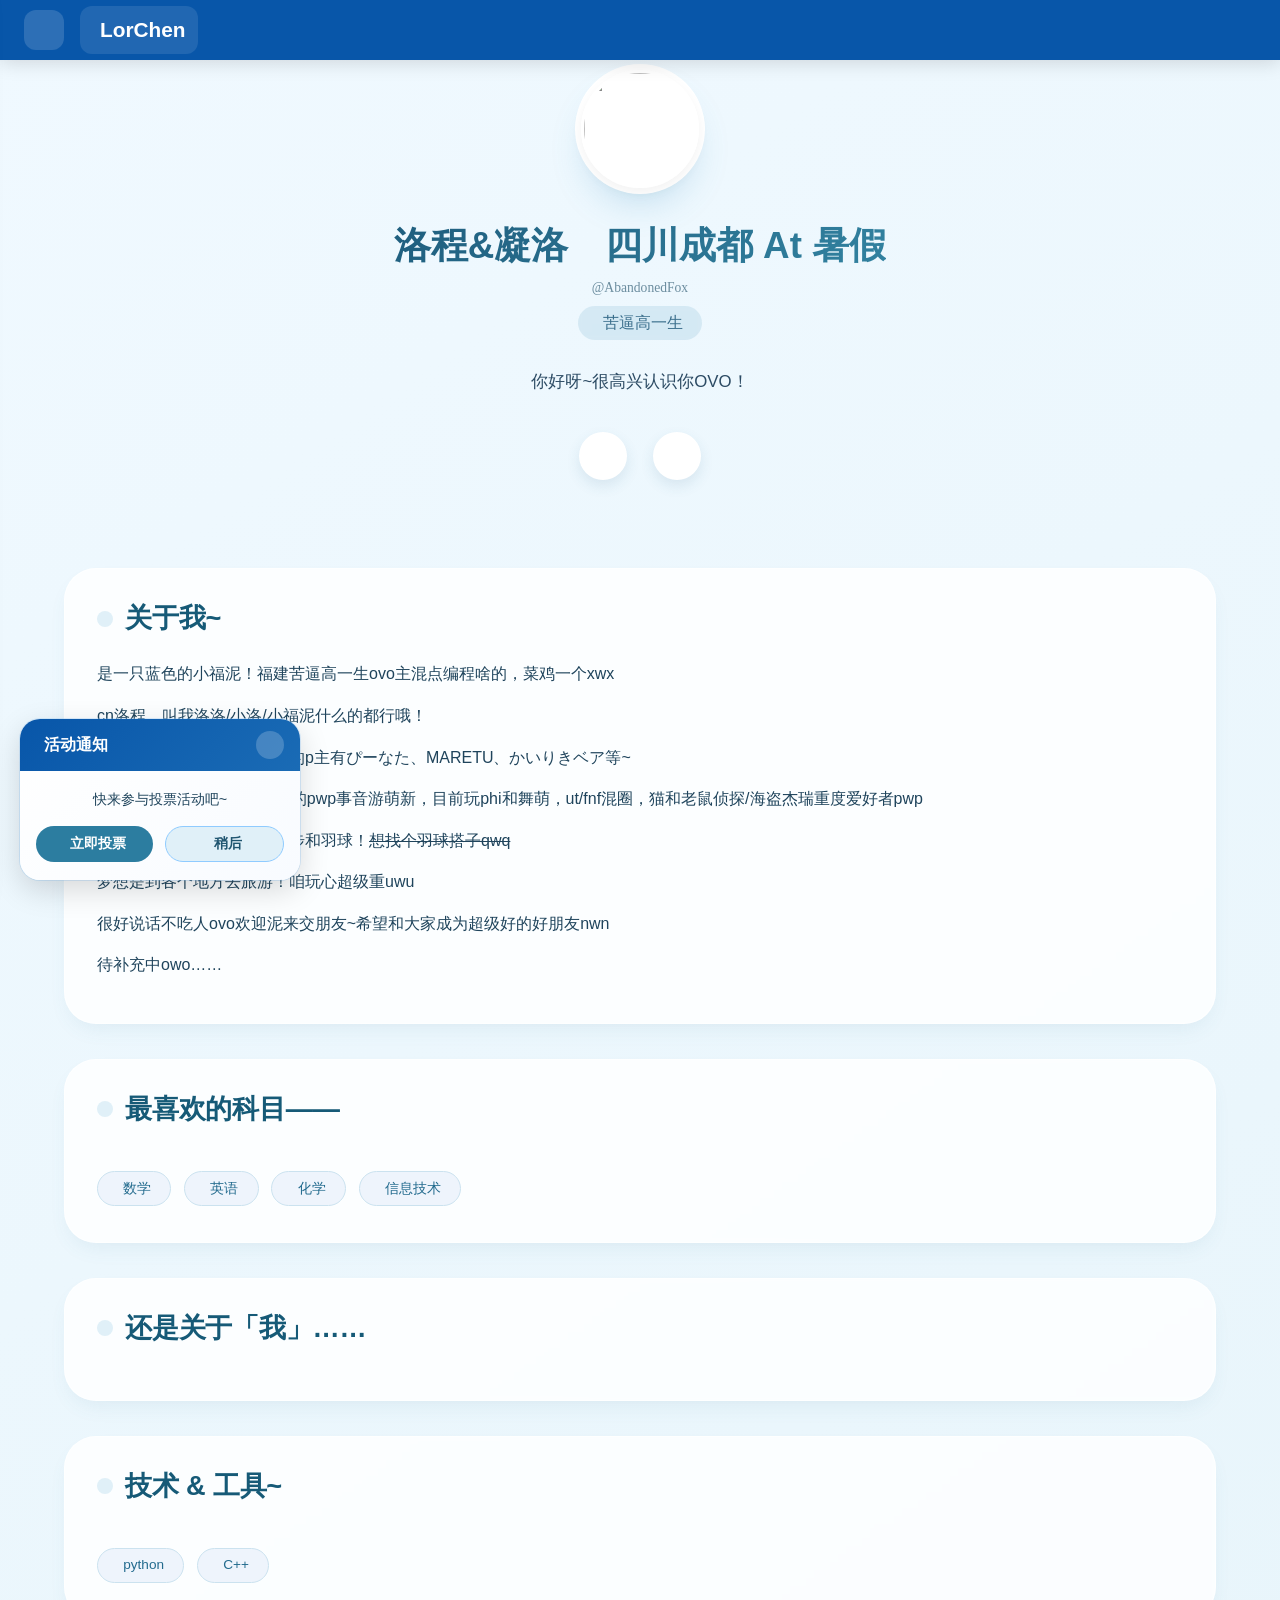
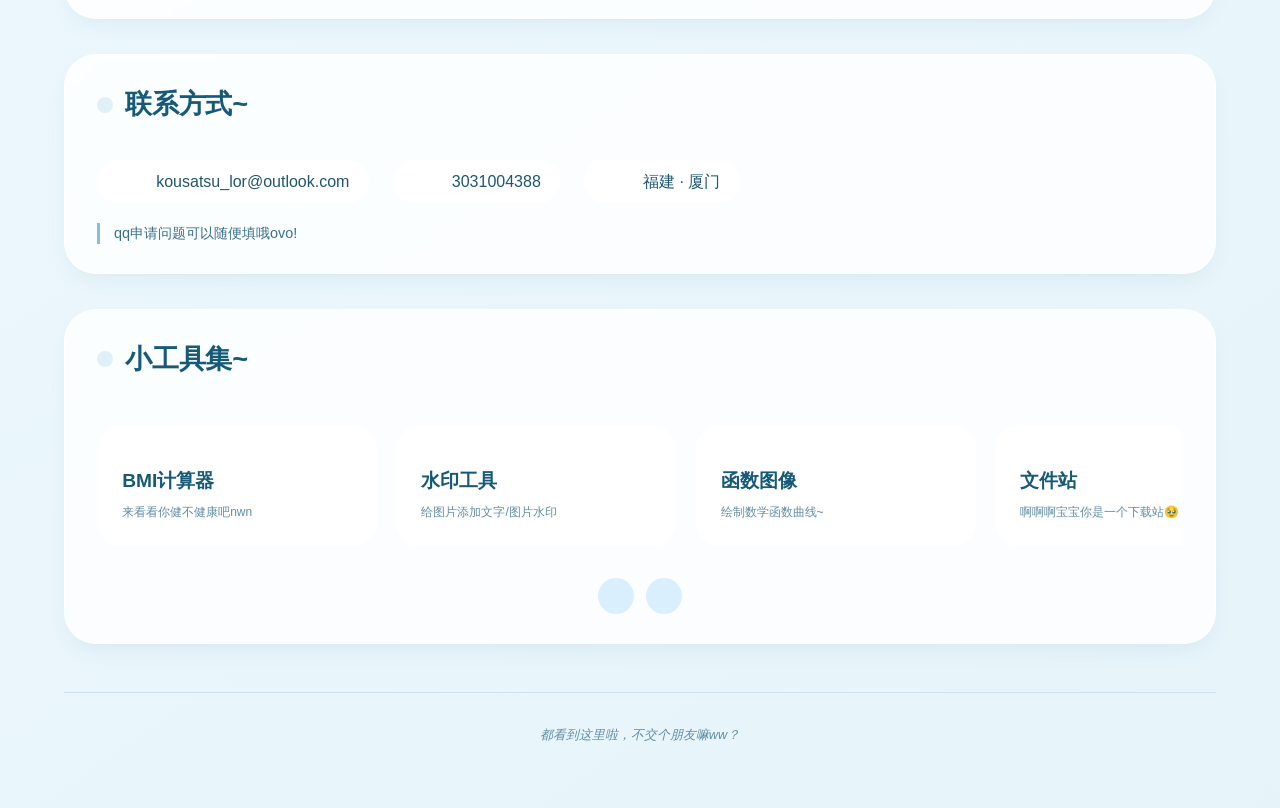
==== commit 45106aa9: "Add files via upload" ====
--- a/index.html
+++ b/index.html
@@ -1166,4 +1166,4 @@
 </script>
     
 </body>
-</html>
+</html>
--- a/style.css
+++ b/style.css
@@ -0,0 +1,303 @@
+
+* {
+    margin: 0;
+    padding: 0;
+    box-sizing: border-box;
+}
+
+body {
+    font-family: 'Consolas', 'Comic Neue', '圆体', 'Yuanti SC', 'YouYuan', 'Microsoft YaHei', cursive, sans-serif;
+    background: linear-gradient(145deg, #f0f9ff 0%, #e6f4fa 100%);
+    color: #1a2c3e;
+    scroll-behavior: smooth;
+    line-height: 1.5;
+    min-height: 100vh;
+}
+
+.navbar {
+    position: fixed;
+    top: 0;
+    left: 0;
+    right: 0;
+    height: 60px;
+    background: #0856a9;
+    backdrop-filter: blur(10px);
+    display: flex;
+    align-items: center;
+    padding: 0 24px;
+    z-index: 1000;
+    box-shadow: 0 2px 20px rgba(0, 0, 0, 0.15);
+}
+
+.nav-brand {
+    display: flex;
+    align-items: center;
+    gap: 12px;
+    color: white;
+    font-size: 1.3rem;
+    font-weight: 600;
+}
+
+.nav-brand i {
+    font-size: 1.5rem;
+}
+
+.nav-links {
+    margin-left: auto;
+    display: flex;
+    gap: 24px;
+}
+
+.nav-links a {
+    color: rgba(255, 255, 255, 0.85);
+    text-decoration: none;
+    font-weight: 500;
+    transition: 0.2s;
+    background: rgba(255, 255, 255, 0.1);
+    padding: 6px 16px;
+    border-radius: 40px;
+    cursor: pointer;
+}
+
+.nav-links a:hover {
+    background: rgba(255, 255, 255, 0.25);
+    color: white;
+}
+
+.side-menu {
+    position: fixed;
+    top: 0;
+    left: -320px;
+    width: 300px;
+    height: 100vh;
+    background: linear-gradient(180deg, #1e4468 0%, #256293 100%);
+    backdrop-filter: blur(20px);
+    z-index: 1001;
+    transition: left 0.3s cubic-bezier(0.34, 1.2, 0.64, 1);
+    box-shadow: 2px 0 20px rgba(0, 0, 0, 0.2);
+    display: flex;
+    flex-direction: column;
+    overflow-y: auto;
+}
+
+.side-menu.open {
+    left: 0;
+}
+
+.menu-header {
+    padding: 24px 20px;
+    border-bottom: 1px solid rgba(255, 255, 255, 0.15);
+    display: flex;
+    justify-content: space-between;
+    align-items: center;
+}
+
+.menu-header h3 {
+    color: white;
+    font-size: 1.2rem;
+    font-weight: 600;
+}
+
+.close-menu {
+    background: rgba(255, 255, 255, 0.15);
+    border: none;
+    color: white;
+    width: 36px;
+    height: 36px;
+    border-radius: 10px;
+    cursor: pointer;
+    font-size: 1.2rem;
+    transition: all 0.2s ease;
+}
+
+.close-menu:hover {
+    background: rgba(255, 255, 255, 0.3);
+    transform: scale(1.02);
+}
+
+.menu-items {
+    flex: 1;
+    padding: 16px 12px;
+}
+
+.menu-item {
+    display: flex;
+    align-items: center;
+    gap: 14px;
+    padding: 14px 16px;
+    margin-bottom: 8px;
+    background: rgba(255, 255, 255, 0.08);
+    border-radius: 14px;
+    color: #e8f0f8;
+    cursor: pointer;
+    transition: all 0.2s ease;
+    font-size: 1rem;
+    font-weight: 500;
+}
+
+.menu-item i {
+    width: 28px;
+    font-size: 1.2rem;
+    color: #8fcbff;
+}
+
+.menu-item:hover {
+    background: rgba(255, 255, 255, 0.2);
+    transform: translateX(5px);
+}
+
+.menu-overlay {
+    position: fixed;
+    top: 0;
+    left: 0;
+    right: 0;
+    bottom: 0;
+    background: rgba(0, 0, 0, 0.4);
+    backdrop-filter: blur(4px);
+    z-index: 1000;
+    opacity: 0;
+    visibility: hidden;
+    transition: all 0.3s ease;
+}
+
+.menu-overlay.active {
+    opacity: 1;
+    visibility: visible;
+}
+
+.btn {
+    border: none;
+    padding: 0.6rem 1.5rem;
+    border-radius: 40px;
+    font-weight: 600;
+    cursor: pointer;
+    transition: all 0.2s ease;
+    font-family: inherit;
+    display: inline-flex;
+    align-items: center;
+    gap: 8px;
+}
+
+.btn-primary {
+    background: #2c7da0;
+    color: white;
+    box-shadow: 0 2px 6px rgba(44, 125, 160, 0.3);
+}
+
+.btn-primary:hover:not(:disabled) {
+    background: #1f6685;
+    transform: translateY(-2px);
+}
+
+.btn-secondary {
+    background: #e0f0f8;
+    color: #1f5570;
+    border: 1px solid #8fcbff;
+}
+
+.btn-secondary:hover {
+    background: #cbe5f0;
+    transform: translateY(-1px);
+}
+
+.card-block {
+    background: rgba(255, 255, 255, 0.82);
+    backdrop-filter: blur(2px);
+    border-radius: 2rem;
+    padding: 1.8rem 2rem;
+    box-shadow: 0 10px 22px -8px rgba(70, 130, 160, 0.12);
+    border: 1px solid rgba(255, 255, 255, 0.7);
+    transition: all 0.3s;
+    scroll-margin-top: 80px;
+}
+
+.card-block:hover {
+    background: rgba(255, 255, 255, 0.92);
+    box-shadow: 0 20px 28px -12px rgba(52, 114, 142, 0.2);
+    border-color: #cae3ef;
+}
+
+.toast-msg, .toast-notification {
+    position: fixed;
+    bottom: 30px;
+    left: 50%;
+    transform: translateX(-50%) translateY(100px);
+    background: #1e2f3a;
+    backdrop-filter: blur(12px);
+    color: white;
+    padding: 12px 24px;
+    border-radius: 60px;
+    font-size: 0.9rem;
+    z-index: 1100;
+    transition: all 0.25s ease;
+    opacity: 0;
+    pointer-events: none;
+    box-shadow: 0 5px 20px rgba(0, 0, 0, 0.2);
+}
+
+.toast-msg.show, .toast-notification.show {
+    transform: translateX(-50%) translateY(0);
+    opacity: 1;
+}
+
+::-webkit-scrollbar {
+    width: 8px;
+}
+::-webkit-scrollbar-track {
+    background: #d9eaf5;
+    border-radius: 10px;
+}
+::-webkit-scrollbar-thumb {
+    background: #7bb3c9;
+    border-radius: 10px;
+}
+::-webkit-scrollbar-thumb:hover {
+    background: #5290b0;
+}
+
+.container {
+    max-width: 1200px;
+    margin: 0 auto;
+    padding: 2rem 1.5rem 4rem;
+}
+
+@keyframes fadeInDown {
+    0% { opacity: 0; transform: translateY(-30px); }
+    100% { opacity: 1; transform: translateY(0); }
+}
+
+@keyframes fadeInUp {
+    0% { opacity: 0; transform: translateY(30px); }
+    100% { opacity: 1; transform: translateY(0); }
+}
+
+@keyframes pulse {
+    0%, 100% { transform: scale(1); }
+    50% { transform: scale(1.02); }
+}
+
+@keyframes spin {
+    0% { transform: rotate(0deg); }
+    100% { transform: rotate(360deg); }
+}
+
+.text-center { text-align: center; }
+.mt-1 { margin-top: 0.5rem; }
+.mt-2 { margin-top: 1rem; }
+.mt-3 { margin-top: 1.5rem; }
+.mb-1 { margin-bottom: 0.5rem; }
+.mb-2 { margin-bottom: 1rem; }
+.mb-3 { margin-bottom: 1.5rem; }
+
+@media (max-width: 680px) {
+    .container {
+        padding: 1.5rem 1.2rem 2.5rem;
+    }
+    .card-block {
+        padding: 1.4rem 1.2rem;
+    }
+    .side-menu {
+        width: 280px;
+        left: -280px;
+    }
+}
